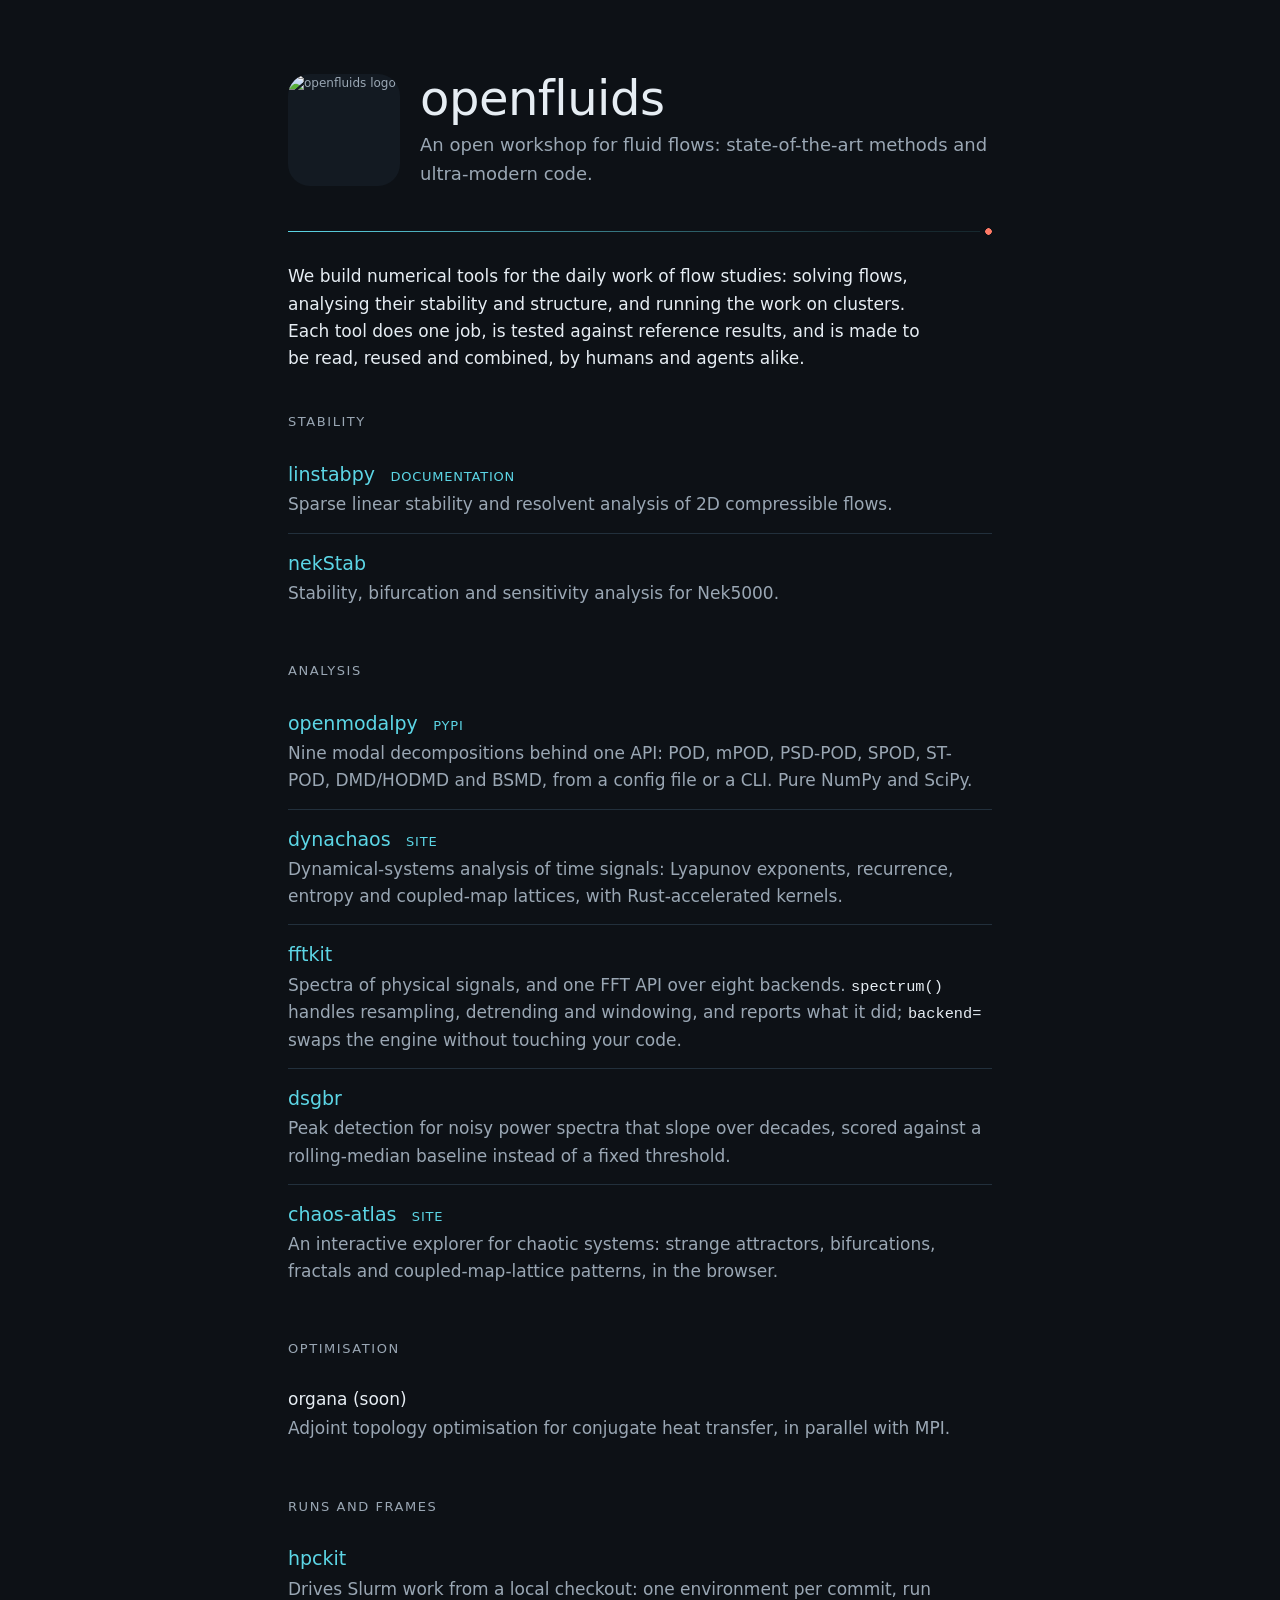
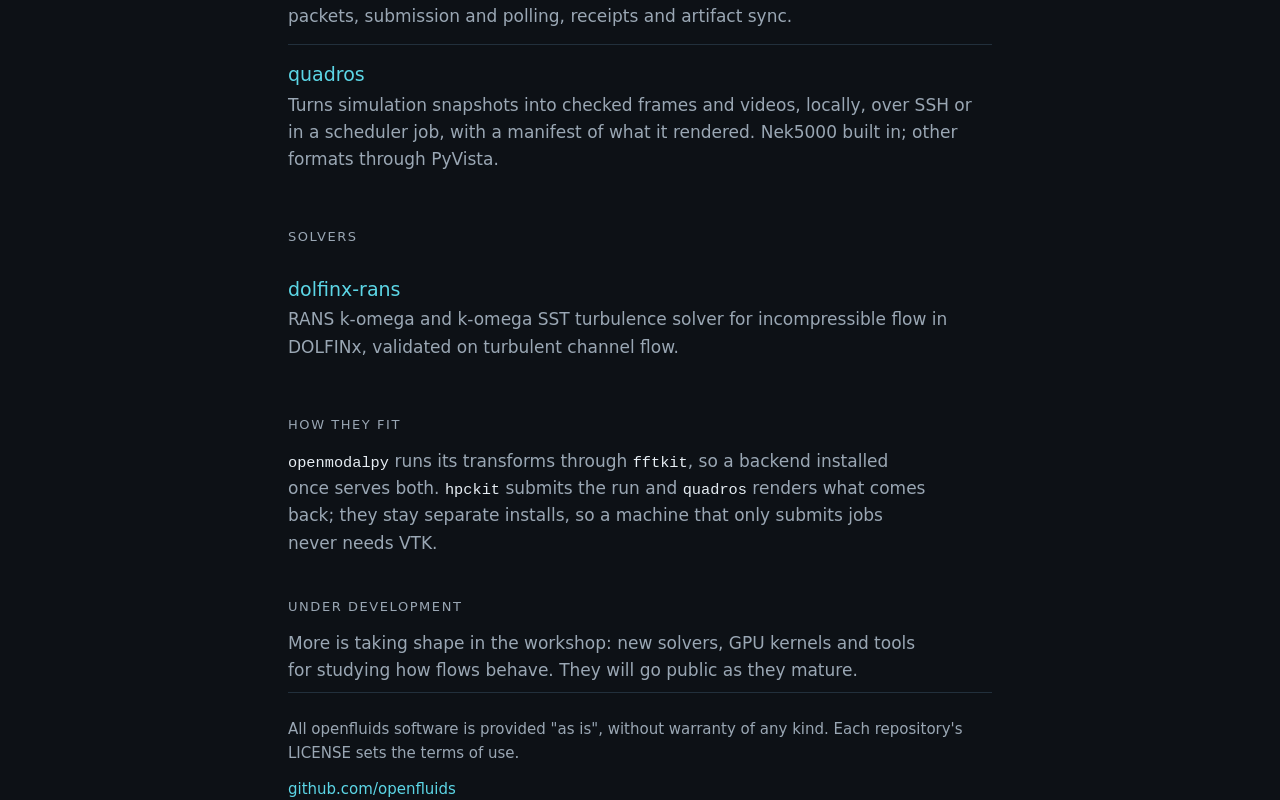
==== docs/index.html @ c646799e "Mark organa as soon: the repository is private, so the link led nowhere" ====
<!doctype html>
<html lang="en">
<head>
<meta charset="utf-8">
<meta name="viewport" content="width=device-width, initial-scale=1">
<title>openfluids</title>
<meta name="description" content="An open workshop for fluid flows: state-of-the-art methods and ultra-modern code.">
<meta name="color-scheme" content="dark">
<meta name="theme-color" content="#0D1116">
<link rel="icon" href="https://avatars.githubusercontent.com/u/295171292?s=64&amp;v=4" type="image/png">
<link rel="stylesheet" href="style.css">
</head>
<body>
<a class="skip" href="#main">Skip to content</a>
<header class="wrap masthead">
<img class="mark" src="https://avatars.githubusercontent.com/u/295171292?s=320&amp;v=4" width="112" height="112" alt="openfluids logo">
<div>
<h1>openfluids</h1>
<p class="tagline">An open workshop for fluid flows: state-of-the-art methods and ultra-modern code.</p>
</div>
</header>
<main id="main" class="wrap">
<p class="intro">We build numerical tools for the daily work of flow studies: solving flows, analysing their stability and structure, and running the work on clusters. Each tool does one job, is tested against reference results, and is made to be read, reused and combined, by humans and agents alike.</p>
<section aria-labelledby="stability">
<h2 id="stability">Stability</h2>
<ul class="projects">
<li><a href="https://github.com/openfluids/linstabpy">linstabpy</a> <a class="extra" href="https://linstabpy.vercel.app/">documentation</a><p>Sparse linear stability and resolvent analysis of 2D compressible flows.</p></li>
<li><a href="https://github.com/nekStab/nekStab">nekStab</a><p>Stability, bifurcation and sensitivity analysis for Nek5000.</p></li>
</ul>
</section>
<section aria-labelledby="analysis">
<h2 id="analysis">Analysis</h2>
<ul class="projects">
<li><a href="https://github.com/openfluids/openmodalpy">openmodalpy</a> <a class="extra" href="https://pypi.org/project/openmodalpy/">pypi</a><p>Nine modal decompositions behind one API: POD, mPOD, PSD-POD, SPOD, ST-POD, DMD/HODMD and BSMD, from a config file or a CLI. Pure NumPy and SciPy.</p></li>
<li><a href="https://github.com/openfluids/dynachaos/">dynachaos</a> <a class="extra" href="https://openfluids.github.io/dynachaos/">site</a><p>Dynamical-systems analysis of time signals: Lyapunov exponents, recurrence, entropy and coupled-map lattices, with Rust-accelerated kernels.</p></li>
<li><a href="https://github.com/openfluids/fftkit">fftkit</a><p>Spectra of physical signals, and one FFT API over eight backends. <code>spectrum()</code> handles resampling, detrending and windowing, and reports what it did; <code>backend=</code> swaps the engine without touching your code.</p></li>
<li><a href="https://github.com/openfluids/dsgbr">dsgbr</a><p>Peak detection for noisy power spectra that slope over decades, scored against a rolling-median baseline instead of a fixed threshold.</p></li>
<li><a href="https://github.com/openfluids/chaos-atlas/">chaos-atlas</a> <a class="extra" href="https://openfluids.github.io/chaos-atlas/">site</a><p>An interactive explorer for chaotic systems: strange attractors, bifurcations, fractals and coupled-map-lattice patterns, in the browser.</p></li>
</ul>
</section>
<section aria-labelledby="optimisation">
<h2 id="optimisation">Optimisation</h2>
<ul class="projects">
<li>organa (soon)<p>Adjoint topology optimisation for conjugate heat transfer, in parallel with MPI.</p></li>
</ul>
</section>
<section aria-labelledby="runs-and-frames">
<h2 id="runs-and-frames">Runs and frames</h2>
<ul class="projects">
<li><a href="https://github.com/openfluids/hpckit">hpckit</a><p>Drives Slurm work from a local checkout: one environment per commit, run packets, submission and polling, receipts and artifact sync.</p></li>
<li><a href="https://github.com/openfluids/quadros">quadros</a><p>Turns simulation snapshots into checked frames and videos, locally, over SSH or in a scheduler job, with a manifest of what it rendered. Nek5000 built in; other formats through PyVista.</p></li>
</ul>
</section>
<section aria-labelledby="solvers">
<h2 id="solvers">Solvers</h2>
<ul class="projects">
<li><a href="https://github.com/openfluids/dolfinx-rans">dolfinx-rans</a><p>RANS k-omega and k-omega SST turbulence solver for incompressible flow in DOLFINx, validated on turbulent channel flow.</p></li>
</ul>
</section>
<section aria-labelledby="how-they-fit">
<h2 id="how-they-fit">How they fit</h2>
<p class="prose"><code>openmodalpy</code> runs its transforms through <code>fftkit</code>, so a backend installed once serves both. <code>hpckit</code> submits the run and <code>quadros</code> renders what comes back; they stay separate installs, so a machine that only submits jobs never needs VTK.</p>
</section>
<section aria-labelledby="under-development">
<h2 id="under-development">Under development</h2>
<p class="prose">More is taking shape in the workshop: new solvers, GPU kernels and tools for studying how flows behave. They will go public as they mature.</p>
</section>
</main>
<footer class="wrap">
<p>All openfluids software is provided "as is", without warranty of any kind. Each repository's LICENSE sets the terms of use.</p>
<p class="org"><a href="https://github.com/openfluids">github.com/openfluids</a></p>
</footer>
</body>
</html>
---- docs/style.css ----
:root {
  --bg: #0D1116;
  --surface: #131A22;
  --text: #E6EDF3;
  --muted: #9AA7B4;
  --line: #22303C;
  --cyan: #5CD6E6;
  --coral: #FF7A66;
  --font: "Lato", system-ui, -apple-system, "Segoe UI", Roboto, "Helvetica Neue", Arial, sans-serif;
}

*, *::before, *::after { box-sizing: border-box; }

html { -webkit-text-size-adjust: 100%; }

body {
  margin: 0;
  background: var(--bg);
  color: var(--text);
  font-family: var(--font);
  font-weight: 300;
  font-size: 1.0625rem;
  line-height: 1.6;
  overflow-wrap: break-word;
}

.wrap {
  width: 100%;
  max-width: 46rem;
  margin: 0 auto;
  padding: 0 16px;
}

a { color: var(--cyan); text-decoration: none; }
a:hover { text-decoration: underline; text-underline-offset: 3px; }
a:focus-visible { outline: 2px solid var(--cyan); outline-offset: 3px; border-radius: 2px; }

.skip {
  position: absolute;
  left: -9999px;
  top: 0;
  padding: 8px 12px;
  background: var(--surface);
}
.skip:focus { left: 16px; top: 16px; }

.masthead {
  display: flex;
  align-items: center;
  gap: 20px;
  padding-top: 72px;
  padding-bottom: 40px;
}

.mark {
  flex: none;
  width: 112px;
  height: 112px;
  border-radius: 22px;
  background: var(--surface);
  color: var(--muted);
  font-size: 0.75rem;
}

h1 {
  margin: 0;
  font-weight: 300;
  font-size: clamp(2.25rem, 7vw, 3rem);
  line-height: 1.1;
  letter-spacing: -0.01em;
}

.tagline {
  margin: 6px 0 0;
  color: var(--muted);
  font-size: 1.125rem;
}

/* One streakline: cyan fading out, ending in the single coral accent. */
main::before {
  content: "";
  display: block;
  height: 7px;
  background:
    radial-gradient(circle, var(--coral) 3px, transparent 3.5px) right center / 7px 7px no-repeat,
    linear-gradient(90deg, var(--cyan), rgba(92, 214, 230, 0.12) 85%) left center / calc(100% - 12px) 1px no-repeat;
}

section { padding: 32px 0 8px; }

h2 {
  margin: 0 0 12px;
  font-size: 0.8125rem;
  font-weight: 400;
  letter-spacing: 0.12em;
  text-transform: uppercase;
  color: var(--muted);
}

.projects { list-style: none; margin: 0; padding: 0; }

.projects li {
  padding: 14px 0;
  border-bottom: 1px solid var(--line);
}
.projects li:last-child { border-bottom: 0; }

.projects a { font-size: 1.1875rem; font-weight: 400; }

.projects p { margin: 2px 0 0; color: var(--muted); }

.intro { margin: 28px 0 8px; max-width: 40rem; }

.projects a.extra {
  margin-left: 10px;
  font-size: 0.8125rem;
  letter-spacing: 0.06em;
  text-transform: uppercase;
}

.prose { margin: 8px 0 0; color: var(--muted); max-width: 40rem; }

code {
  font-family: ui-monospace, SFMono-Regular, Menlo, Consolas, monospace;
  font-size: 0.9em;
  color: var(--text);
}

footer {
  margin-top: 48px;
  padding-bottom: 48px;
  color: var(--muted);
  font-size: 0.9375rem;
}
footer p { margin: 0; padding-top: 24px; border-top: 1px solid var(--line); }
footer p.org { padding-top: 12px; border-top: 0; }

@media (max-width: 480px) {
  .masthead { padding-top: 48px; padding-bottom: 28px; gap: 16px; }
  .mark { width: 80px; height: 80px; border-radius: 16px; }
}
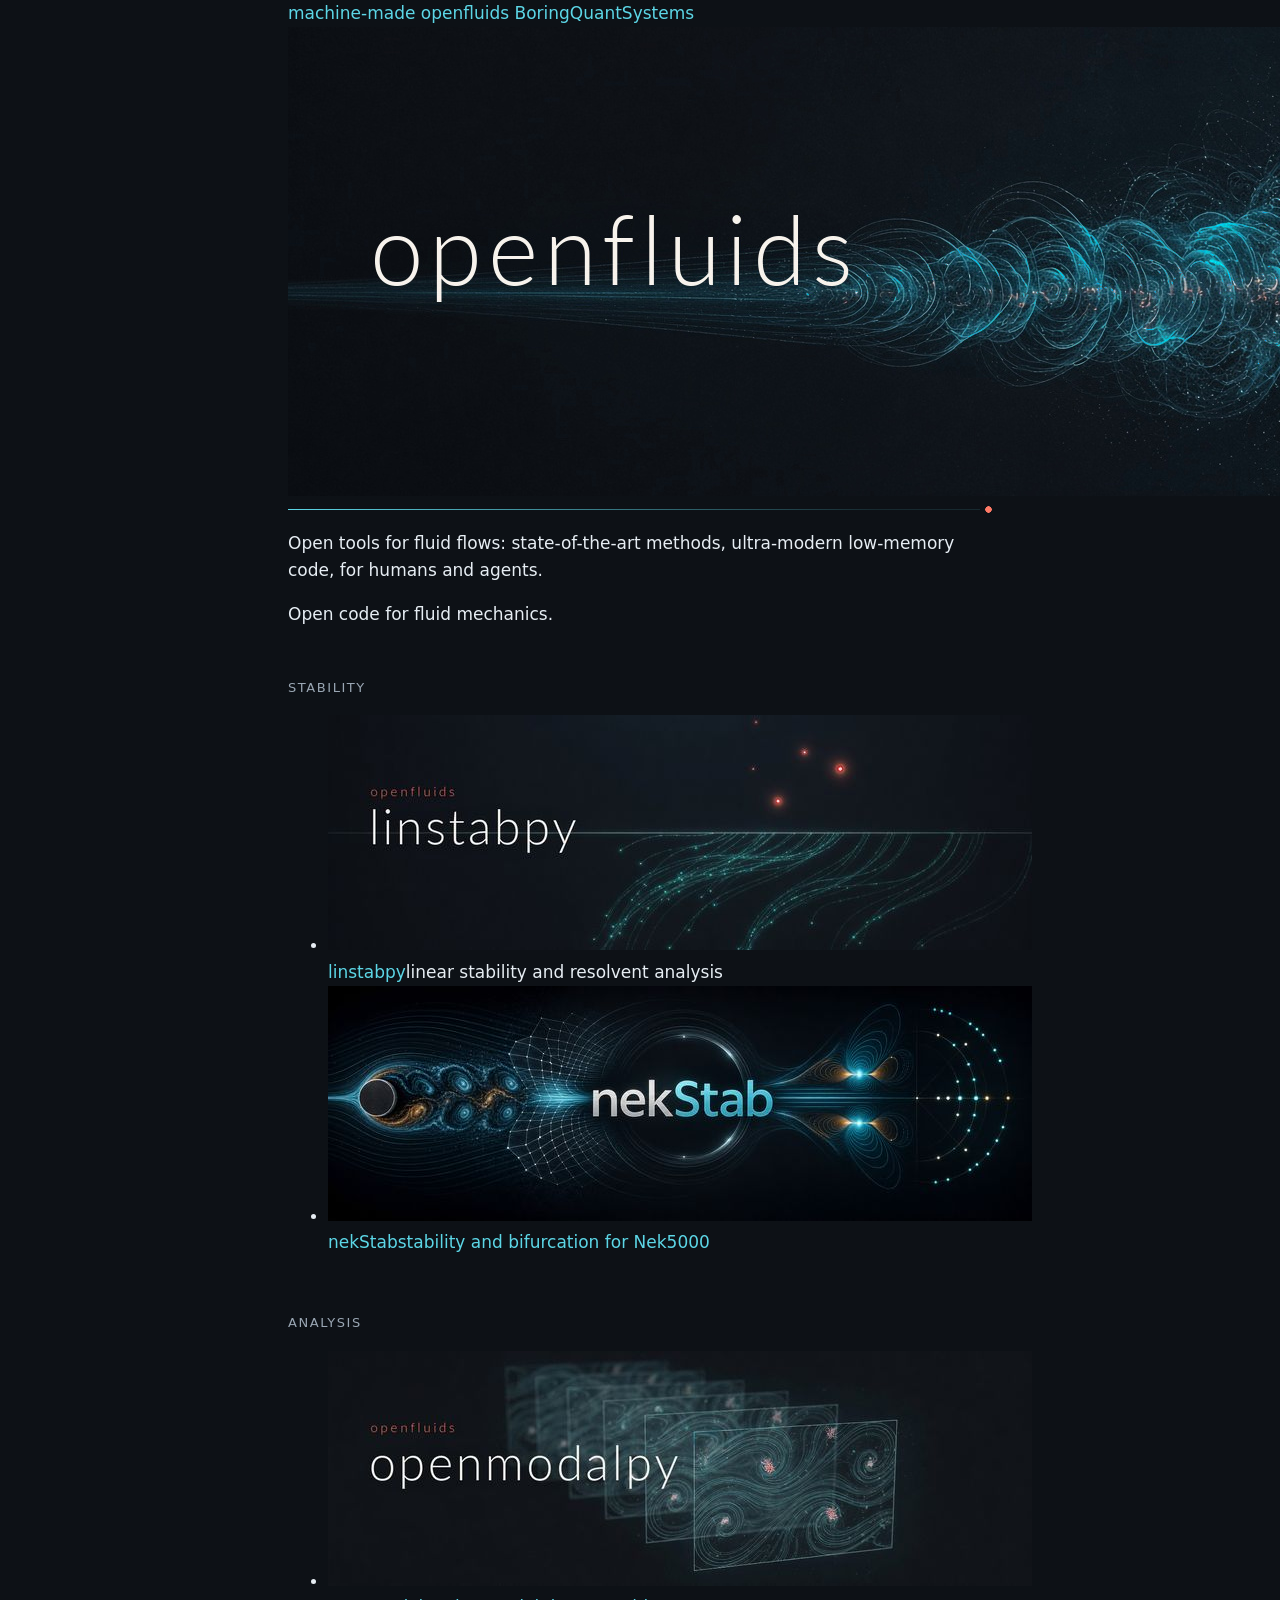
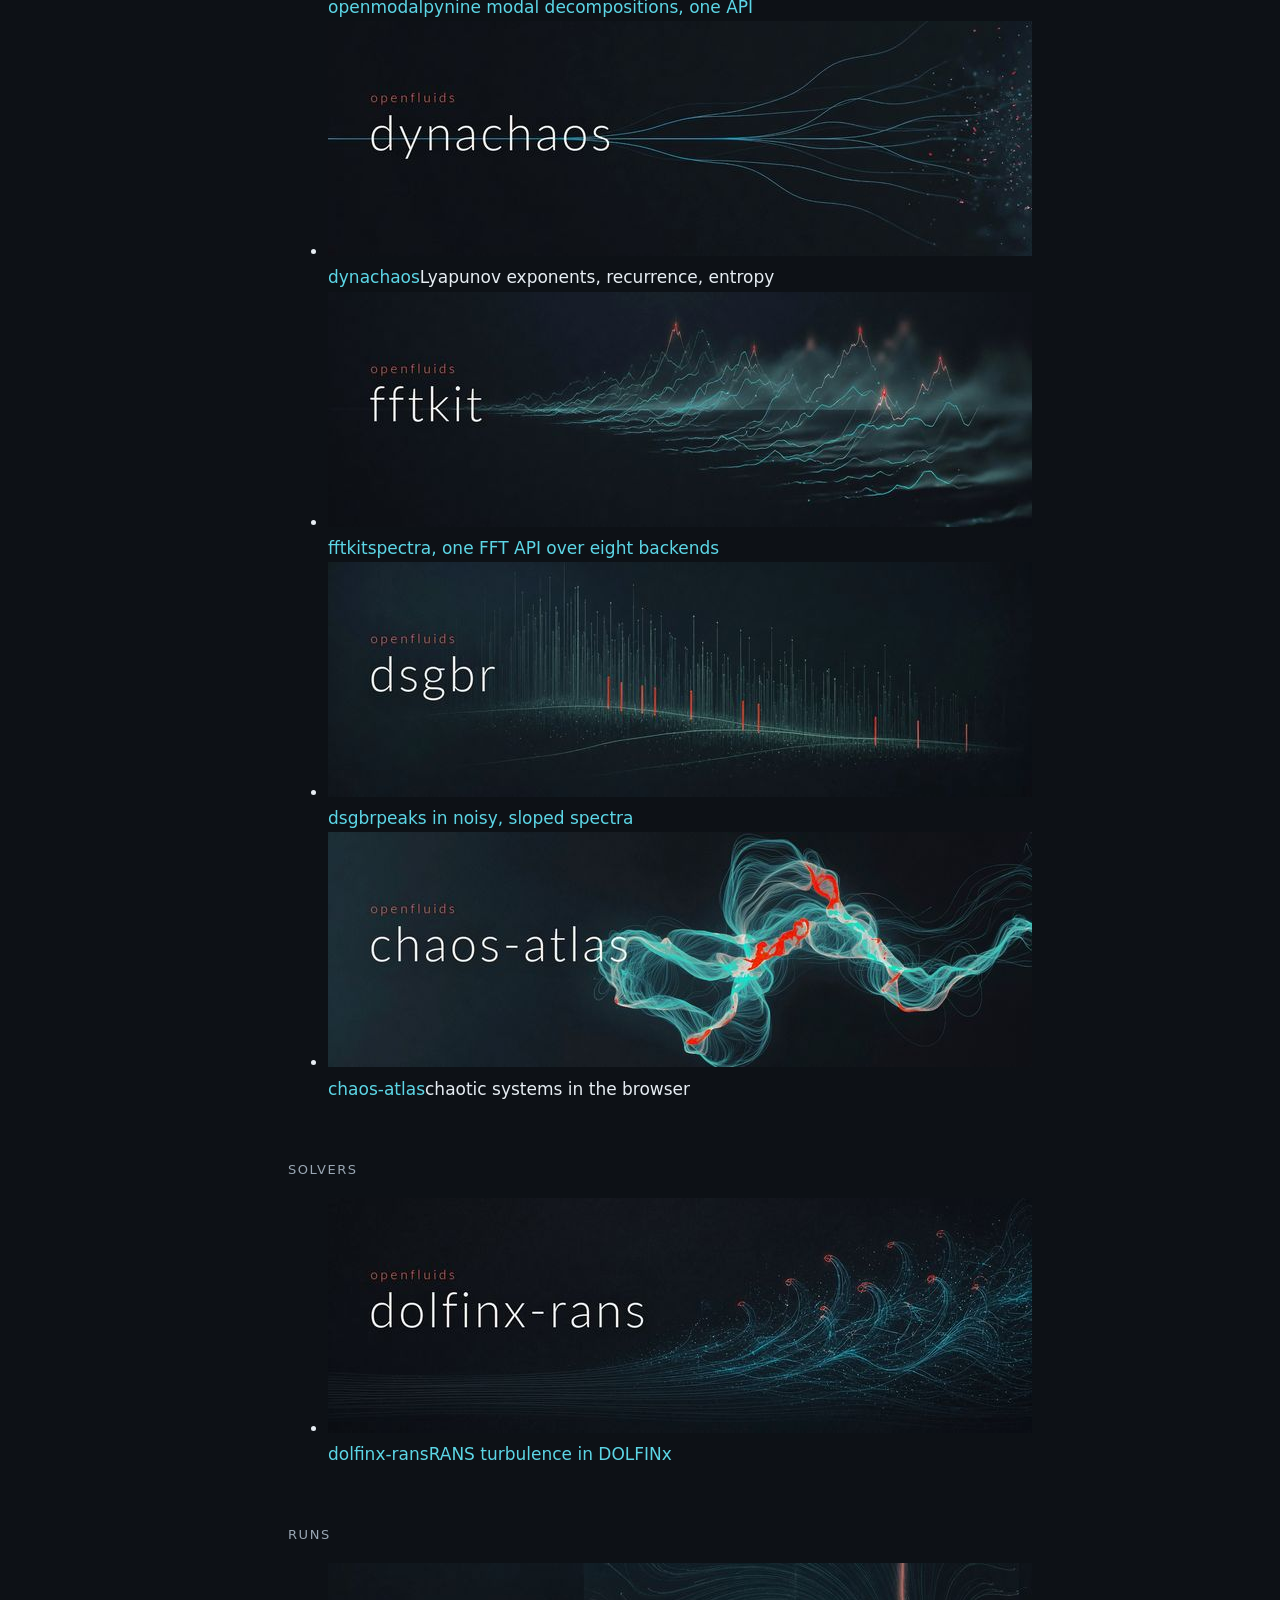
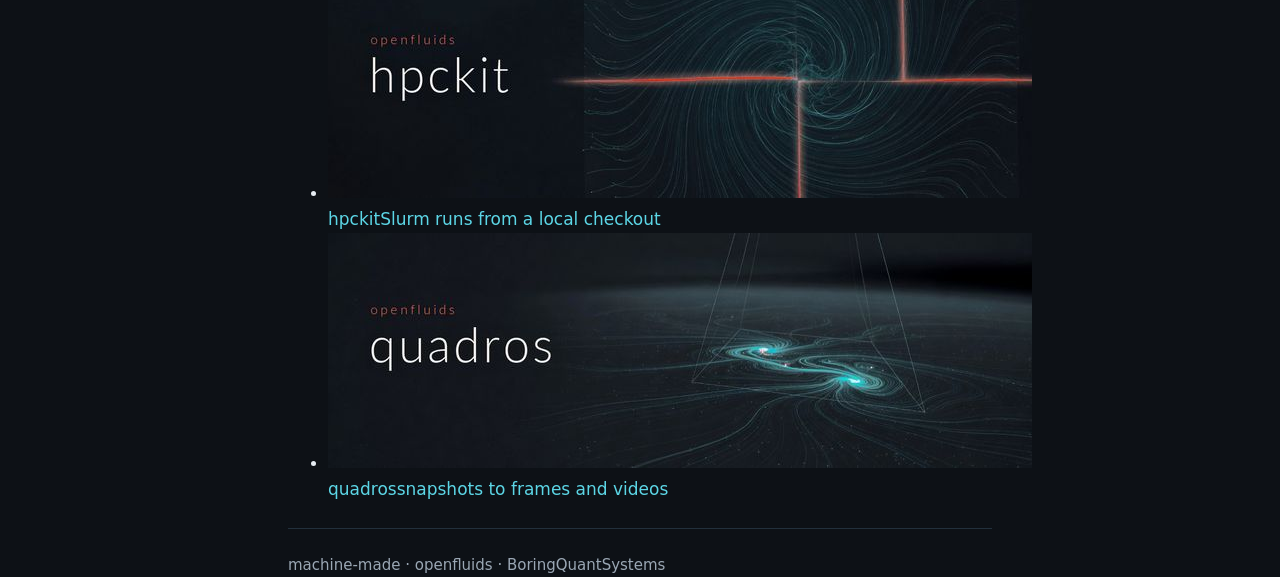
==== commit 5d399850: "site: update docs/index.html" ====
--- a/docs/index.html
+++ b/docs/index.html
@@ -4,71 +4,62 @@
 <meta charset="utf-8">
 <meta name="viewport" content="width=device-width, initial-scale=1">
 <title>openfluids</title>
-<meta name="description" content="An open workshop for fluid flows: state-of-the-art methods and ultra-modern code.">
+<meta name="description" content="Open tools for fluid flows: state-of-the-art methods, ultra-modern low-memory code, for humans and agents.">
 <meta name="color-scheme" content="dark">
-<meta name="theme-color" content="#0D1116">
-<link rel="icon" href="https://avatars.githubusercontent.com/u/295171292?s=64&amp;v=4" type="image/png">
+<meta name="theme-color" content="#0d1116">
+<link rel="icon" href="mark.svg" type="image/svg+xml">
+<link rel="preload" href="fonts/mm-weft.woff2" as="font" type="font/woff2" crossorigin>
+<link rel="preload" href="fonts/lato-400.woff2" as="font" type="font/woff2" crossorigin>
 <link rel="stylesheet" href="style.css">
 </head>
 <body>
 <a class="skip" href="#main">Skip to content</a>
-<header class="wrap masthead">
-<img class="mark" src="https://avatars.githubusercontent.com/u/295171292?s=320&amp;v=4" width="112" height="112" alt="openfluids logo">
-<div>
-<h1>openfluids</h1>
-<p class="tagline">An open workshop for fluid flows: state-of-the-art methods and ultra-modern code.</p>
-</div>
+<header class="wrap">
+<nav class="bar" aria-label="Sites">
+<a href="https://machine-made.github.io/">machine-made</a>
+<a href="https://openfluids.github.io/" aria-current="page">openfluids</a>
+<a href="https://boringquantsystems.github.io/">BoringQuantSystems</a>
+</nav>
+<h1><img class="banner" src="img/banner.jpg" width="1408" height="469" alt="openfluids"></h1>
 </header>
 <main id="main" class="wrap">
-<p class="intro">We build numerical tools for the daily work of flow studies: solving flows, analysing their stability and structure, and running the work on clusters. Each tool does one job, is tested against reference results, and is made to be read, reused and combined, by humans and agents alike.</p>
-<section aria-labelledby="stability">
-<h2 id="stability">Stability</h2>
-<ul class="projects">
-<li><a href="https://github.com/openfluids/linstabpy">linstabpy</a> <a class="extra" href="https://linstabpy.vercel.app/">documentation</a><p>Sparse linear stability and resolvent analysis of 2D compressible flows.</p></li>
-<li><a href="https://github.com/nekStab/nekStab">nekStab</a><p>Stability, bifurcation and sensitivity analysis for Nek5000.</p></li>
+<div class="duo">
+<p class="line">Open tools for fluid flows: state-of-the-art methods, ultra-modern low-memory code, for humans and agents.</p>
+<p class="blurb">Open code for fluid mechanics.</p>
+</div>
+<section aria-labelledby="g-stability">
+<h2 class="lbl" id="g-stability">Stability</h2>
+<ul class="grid">
+<li class="plate"><a class="pic" href="https://github.com/openfluids/linstabpy"><img src="img/linstabpy.jpg" width="704" height="235" loading="lazy" alt="linstabpy"></a><a class="nm" href="https://linstabpy.vercel.app/">linstabpy</a><span class="ds">linear stability and resolvent analysis</span></li>
+<li class="plate"><a class="whole" href="https://github.com/nekStab/nekStab"><img src="img/nekStab.jpg" width="704" height="235" loading="lazy" alt="nekStab"><span class="nm">nekStab</span><span class="ds">stability and bifurcation for Nek5000</span></a></li>
 </ul>
 </section>
-<section aria-labelledby="analysis">
-<h2 id="analysis">Analysis</h2>
-<ul class="projects">
-<li><a href="https://github.com/openfluids/openmodalpy">openmodalpy</a> <a class="extra" href="https://pypi.org/project/openmodalpy/">pypi</a><p>Nine modal decompositions behind one API: POD, mPOD, PSD-POD, SPOD, ST-POD, DMD/HODMD and BSMD, from a config file or a CLI. Pure NumPy and SciPy.</p></li>
-<li><a href="https://github.com/openfluids/dynachaos/">dynachaos</a> <a class="extra" href="https://openfluids.github.io/dynachaos/">site</a><p>Dynamical-systems analysis of time signals: Lyapunov exponents, recurrence, entropy and coupled-map lattices, with Rust-accelerated kernels.</p></li>
-<li><a href="https://github.com/openfluids/fftkit">fftkit</a><p>Spectra of physical signals, and one FFT API over eight backends. <code>spectrum()</code> handles resampling, detrending and windowing, and reports what it did; <code>backend=</code> swaps the engine without touching your code.</p></li>
-<li><a href="https://github.com/openfluids/dsgbr">dsgbr</a><p>Peak detection for noisy power spectra that slope over decades, scored against a rolling-median baseline instead of a fixed threshold.</p></li>
-<li><a href="https://github.com/openfluids/chaos-atlas/">chaos-atlas</a> <a class="extra" href="https://openfluids.github.io/chaos-atlas/">site</a><p>An interactive explorer for chaotic systems: strange attractors, bifurcations, fractals and coupled-map-lattice patterns, in the browser.</p></li>
+<section aria-labelledby="g-analysis">
+<h2 class="lbl" id="g-analysis">Analysis</h2>
+<ul class="grid">
+<li class="plate"><a class="whole" href="https://github.com/openfluids/openmodalpy"><img src="img/openmodalpy.jpg" width="704" height="235" loading="lazy" alt="openmodalpy"><span class="nm">openmodalpy</span><span class="ds">nine modal decompositions, one API</span></a></li>
+<li class="plate"><a class="pic" href="https://github.com/openfluids/dynachaos"><img src="img/dynachaos.jpg" width="704" height="235" loading="lazy" alt="dynachaos"></a><a class="nm" href="https://openfluids.github.io/dynachaos/">dynachaos</a><span class="ds">Lyapunov exponents, recurrence, entropy</span></li>
+<li class="plate"><a class="whole" href="https://github.com/openfluids/fftkit"><img src="img/fftkit.jpg" width="704" height="235" loading="lazy" alt="fftkit"><span class="nm">fftkit</span><span class="ds">spectra, one FFT API over eight backends</span></a></li>
+<li class="plate"><a class="whole" href="https://github.com/openfluids/dsgbr"><img src="img/dsgbr.jpg" width="704" height="235" loading="lazy" alt="dsgbr"><span class="nm">dsgbr</span><span class="ds">peaks in noisy, sloped spectra</span></a></li>
+<li class="plate"><a class="pic" href="https://github.com/openfluids/chaos-atlas"><img src="img/chaos-atlas.jpg" width="704" height="235" loading="lazy" alt="chaos-atlas"></a><a class="nm" href="https://openfluids.github.io/chaos-atlas/">chaos-atlas</a><span class="ds">chaotic systems in the browser</span></li>
 </ul>
 </section>
-<section aria-labelledby="optimisation">
-<h2 id="optimisation">Optimisation</h2>
-<ul class="projects">
-<li>organa (soon)<p>Adjoint topology optimisation for conjugate heat transfer, in parallel with MPI.</p></li>
+<section aria-labelledby="g-solvers">
+<h2 class="lbl" id="g-solvers">Solvers</h2>
+<ul class="grid">
+<li class="plate"><a class="whole" href="https://github.com/openfluids/dolfinx-rans"><img src="img/dolfinx-rans.jpg" width="704" height="235" loading="lazy" alt="dolfinx-rans"><span class="nm">dolfinx-rans</span><span class="ds">RANS turbulence in DOLFINx</span></a></li>
 </ul>
 </section>
-<section aria-labelledby="runs-and-frames">
-<h2 id="runs-and-frames">Runs and frames</h2>
-<ul class="projects">
-<li><a href="https://github.com/openfluids/hpckit">hpckit</a><p>Drives Slurm work from a local checkout: one environment per commit, run packets, submission and polling, receipts and artifact sync.</p></li>
-<li><a href="https://github.com/openfluids/quadros">quadros</a><p>Turns simulation snapshots into checked frames and videos, locally, over SSH or in a scheduler job, with a manifest of what it rendered. Nek5000 built in; other formats through PyVista.</p></li>
+<section aria-labelledby="g-runs">
+<h2 class="lbl" id="g-runs">Runs</h2>
+<ul class="grid">
+<li class="plate"><a class="whole" href="https://github.com/openfluids/hpckit"><img src="img/hpckit.jpg" width="704" height="235" loading="lazy" alt="hpckit"><span class="nm">hpckit</span><span class="ds">Slurm runs from a local checkout</span></a></li>
+<li class="plate"><a class="whole" href="https://github.com/openfluids/quadros"><img src="img/quadros.jpg" width="704" height="235" loading="lazy" alt="quadros"><span class="nm">quadros</span><span class="ds">snapshots to frames and videos</span></a></li>
 </ul>
-</section>
-<section aria-labelledby="solvers">
-<h2 id="solvers">Solvers</h2>
-<ul class="projects">
-<li><a href="https://github.com/openfluids/dolfinx-rans">dolfinx-rans</a><p>RANS k-omega and k-omega SST turbulence solver for incompressible flow in DOLFINx, validated on turbulent channel flow.</p></li>
-</ul>
-</section>
-<section aria-labelledby="how-they-fit">
-<h2 id="how-they-fit">How they fit</h2>
-<p class="prose"><code>openmodalpy</code> runs its transforms through <code>fftkit</code>, so a backend installed once serves both. <code>hpckit</code> submits the run and <code>quadros</code> renders what comes back; they stay separate installs, so a machine that only submits jobs never needs VTK.</p>
-</section>
-<section aria-labelledby="under-development">
-<h2 id="under-development">Under development</h2>
-<p class="prose">More is taking shape in the workshop: new solvers, GPU kernels and tools for studying how flows behave. They will go public as they mature.</p>
 </section>
 </main>
 <footer class="wrap">
-<p>All openfluids software is provided "as is", without warranty of any kind. Each repository's LICENSE sets the terms of use.</p>
-<p class="org"><a href="https://github.com/openfluids">github.com/openfluids</a></p>
+<p>machine-made &middot; openfluids &middot; BoringQuantSystems</p>
 </footer>
 </body>
 </html>
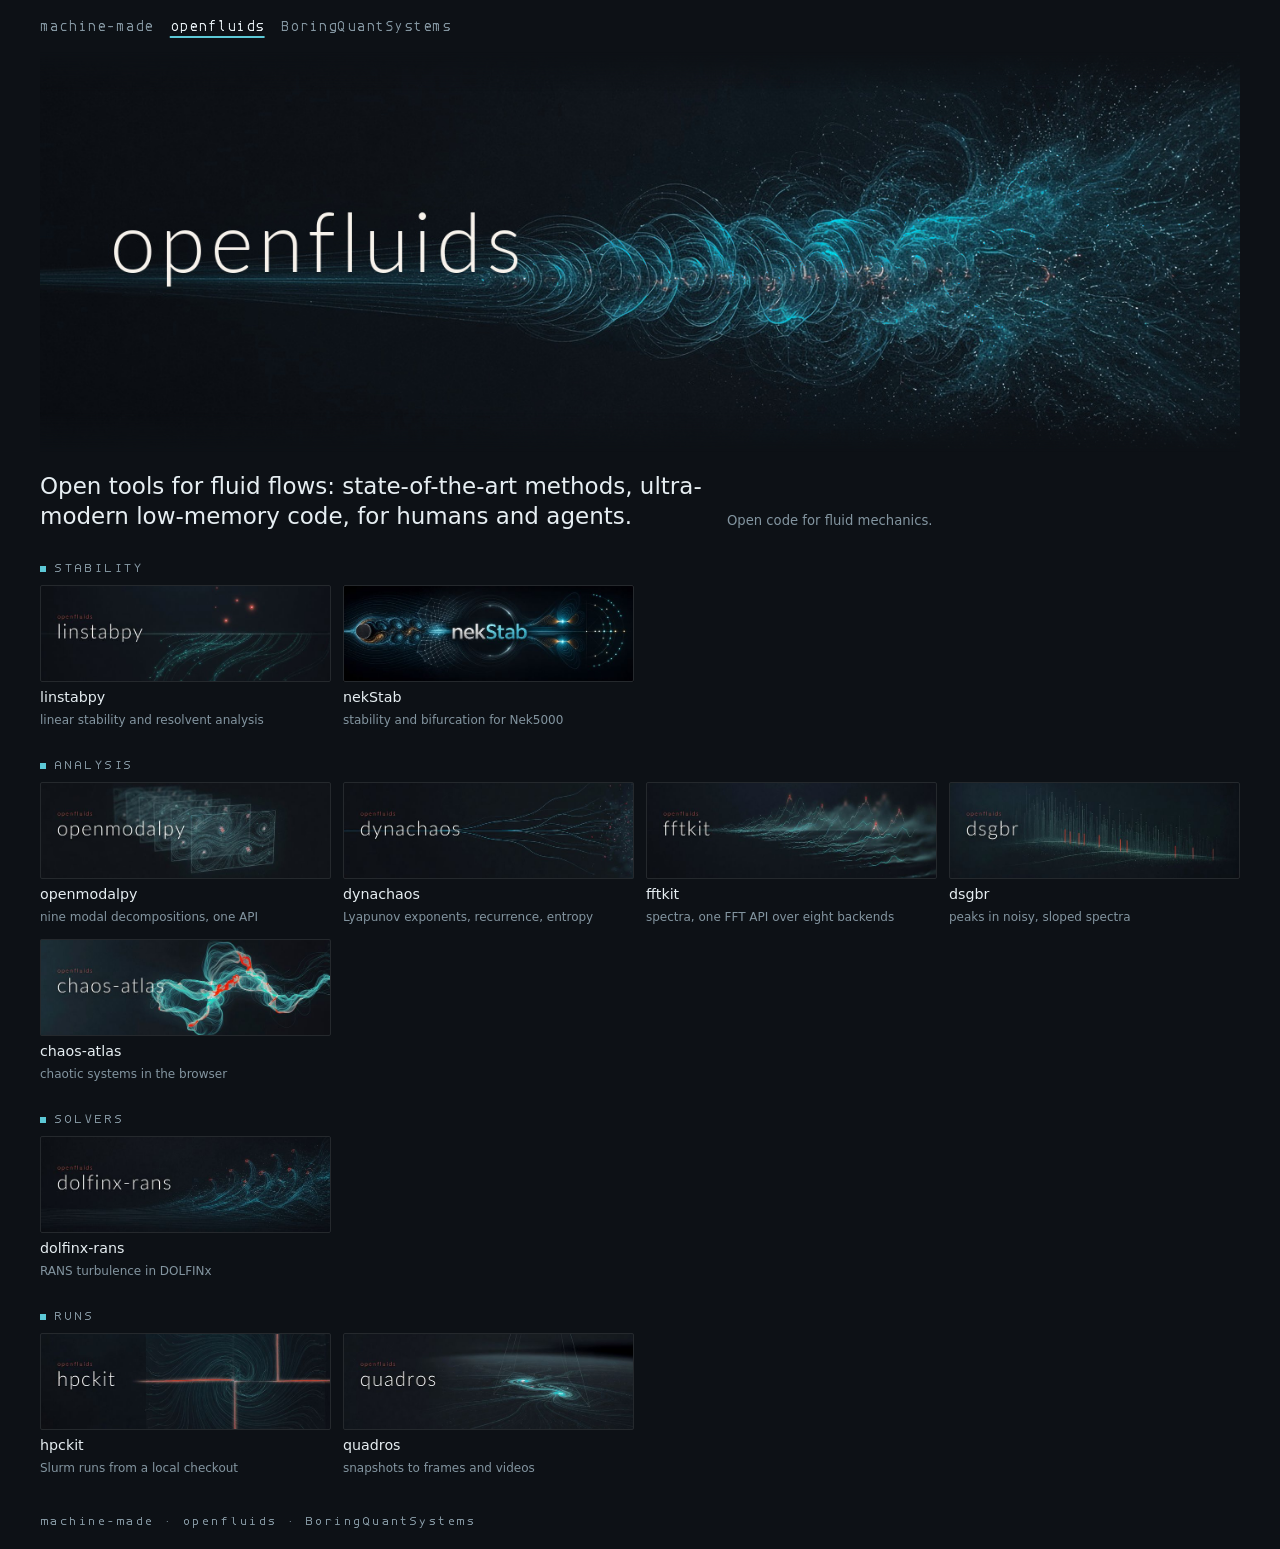
==== commit e52430fa: "site: update docs/index.html" ====
--- a/docs/index.html
+++ b/docs/index.html
@@ -30,31 +30,31 @@
 <section aria-labelledby="g-stability">
 <h2 class="lbl" id="g-stability">Stability</h2>
 <ul class="grid">
-<li class="plate"><a class="pic" href="https://github.com/openfluids/linstabpy"><img src="img/linstabpy.jpg" width="704" height="235" loading="lazy" alt="linstabpy"></a><a class="nm" href="https://linstabpy.vercel.app/">linstabpy</a><span class="ds">linear stability and resolvent analysis</span></li>
-<li class="plate"><a class="whole" href="https://github.com/nekStab/nekStab"><img src="img/nekStab.jpg" width="704" height="235" loading="lazy" alt="nekStab"><span class="nm">nekStab</span><span class="ds">stability and bifurcation for Nek5000</span></a></li>
+<li class="plate"><a class="pic" href="https://github.com/openfluids/linstabpy" aria-label="linstabpy repository"><img src="img/linstabpy.jpg" width="704" height="235" loading="lazy" alt=""></a><a class="nm" href="https://linstabpy.vercel.app/">linstabpy</a><span class="ds">linear stability and resolvent analysis</span></li>
+<li class="plate"><a class="whole" href="https://github.com/nekStab/nekStab"><img src="img/nekStab.jpg" width="704" height="235" loading="lazy" alt=""><span class="nm">nekStab</span><span class="ds">stability and bifurcation for Nek5000</span></a></li>
 </ul>
 </section>
 <section aria-labelledby="g-analysis">
 <h2 class="lbl" id="g-analysis">Analysis</h2>
 <ul class="grid">
-<li class="plate"><a class="whole" href="https://github.com/openfluids/openmodalpy"><img src="img/openmodalpy.jpg" width="704" height="235" loading="lazy" alt="openmodalpy"><span class="nm">openmodalpy</span><span class="ds">nine modal decompositions, one API</span></a></li>
-<li class="plate"><a class="pic" href="https://github.com/openfluids/dynachaos"><img src="img/dynachaos.jpg" width="704" height="235" loading="lazy" alt="dynachaos"></a><a class="nm" href="https://openfluids.github.io/dynachaos/">dynachaos</a><span class="ds">Lyapunov exponents, recurrence, entropy</span></li>
-<li class="plate"><a class="whole" href="https://github.com/openfluids/fftkit"><img src="img/fftkit.jpg" width="704" height="235" loading="lazy" alt="fftkit"><span class="nm">fftkit</span><span class="ds">spectra, one FFT API over eight backends</span></a></li>
-<li class="plate"><a class="whole" href="https://github.com/openfluids/dsgbr"><img src="img/dsgbr.jpg" width="704" height="235" loading="lazy" alt="dsgbr"><span class="nm">dsgbr</span><span class="ds">peaks in noisy, sloped spectra</span></a></li>
-<li class="plate"><a class="pic" href="https://github.com/openfluids/chaos-atlas"><img src="img/chaos-atlas.jpg" width="704" height="235" loading="lazy" alt="chaos-atlas"></a><a class="nm" href="https://openfluids.github.io/chaos-atlas/">chaos-atlas</a><span class="ds">chaotic systems in the browser</span></li>
+<li class="plate"><a class="whole" href="https://github.com/openfluids/openmodalpy"><img src="img/openmodalpy.jpg" width="704" height="235" loading="lazy" alt=""><span class="nm">openmodalpy</span><span class="ds">nine modal decompositions, one API</span></a></li>
+<li class="plate"><a class="pic" href="https://github.com/openfluids/dynachaos" aria-label="dynachaos repository"><img src="img/dynachaos.jpg" width="704" height="235" loading="lazy" alt=""></a><a class="nm" href="https://openfluids.github.io/dynachaos/">dynachaos</a><span class="ds">Lyapunov exponents, recurrence, entropy</span></li>
+<li class="plate"><a class="whole" href="https://github.com/openfluids/fftkit"><img src="img/fftkit.jpg" width="704" height="235" loading="lazy" alt=""><span class="nm">fftkit</span><span class="ds">spectra, one FFT API over eight backends</span></a></li>
+<li class="plate"><a class="whole" href="https://github.com/openfluids/dsgbr"><img src="img/dsgbr.jpg" width="704" height="235" loading="lazy" alt=""><span class="nm">dsgbr</span><span class="ds">peaks in noisy, sloped spectra</span></a></li>
+<li class="plate"><a class="pic" href="https://github.com/openfluids/chaos-atlas" aria-label="chaos-atlas repository"><img src="img/chaos-atlas.jpg" width="704" height="235" loading="lazy" alt=""></a><a class="nm" href="https://openfluids.github.io/chaos-atlas/">chaos-atlas</a><span class="ds">chaotic systems in the browser</span></li>
 </ul>
 </section>
 <section aria-labelledby="g-solvers">
 <h2 class="lbl" id="g-solvers">Solvers</h2>
 <ul class="grid">
-<li class="plate"><a class="whole" href="https://github.com/openfluids/dolfinx-rans"><img src="img/dolfinx-rans.jpg" width="704" height="235" loading="lazy" alt="dolfinx-rans"><span class="nm">dolfinx-rans</span><span class="ds">RANS turbulence in DOLFINx</span></a></li>
+<li class="plate"><a class="whole" href="https://github.com/openfluids/dolfinx-rans"><img src="img/dolfinx-rans.jpg" width="704" height="235" loading="lazy" alt=""><span class="nm">dolfinx-rans</span><span class="ds">RANS turbulence in DOLFINx</span></a></li>
 </ul>
 </section>
 <section aria-labelledby="g-runs">
 <h2 class="lbl" id="g-runs">Runs</h2>
 <ul class="grid">
-<li class="plate"><a class="whole" href="https://github.com/openfluids/hpckit"><img src="img/hpckit.jpg" width="704" height="235" loading="lazy" alt="hpckit"><span class="nm">hpckit</span><span class="ds">Slurm runs from a local checkout</span></a></li>
-<li class="plate"><a class="whole" href="https://github.com/openfluids/quadros"><img src="img/quadros.jpg" width="704" height="235" loading="lazy" alt="quadros"><span class="nm">quadros</span><span class="ds">snapshots to frames and videos</span></a></li>
+<li class="plate"><a class="whole" href="https://github.com/openfluids/hpckit"><img src="img/hpckit.jpg" width="704" height="235" loading="lazy" alt=""><span class="nm">hpckit</span><span class="ds">Slurm runs from a local checkout</span></a></li>
+<li class="plate"><a class="whole" href="https://github.com/openfluids/quadros"><img src="img/quadros.jpg" width="704" height="235" loading="lazy" alt=""><span class="nm">quadros</span><span class="ds">snapshots to frames and videos</span></a></li>
 </ul>
 </section>
 </main>
--- a/docs/style.css
+++ b/docs/style.css
@@ -1,141 +1,244 @@
+@font-face{font-family:"machine-made Weft";src:url(fonts/mm-weft.woff2) format("woff2");font-weight:100 900;font-style:normal;font-display:swap}
+@font-face{font-family:"Lato";src:url(fonts/lato-400.woff2) format("woff2");font-weight:400;font-style:normal;font-display:swap}
+:root{--bg:#0d1116;--fg:#e6eef2;--muted:#8395a0;--accent:#5cc8d6;--edge:#25292d;--font:"Lato", system-ui, -apple-system, "Segoe UI", Roboto, sans-serif;--mono:"machine-made Weft", ui-monospace, "SF Mono", Menlo, Consolas, monospace;--fs:0.9375rem;--ls:1.4375rem;}
+/* The colours, the fonts and the sizes of a house come first, from build.py (:root). */
+
 :root {
-  --bg: #0D1116;
-  --surface: #131A22;
-  --text: #E6EDF3;
-  --muted: #9AA7B4;
-  --line: #22303C;
-  --cyan: #5CD6E6;
-  --coral: #FF7A66;
-  --font: "Lato", system-ui, -apple-system, "Segoe UI", Roboto, "Helvetica Neue", Arial, sans-serif;
-}
-
-*, *::before, *::after { box-sizing: border-box; }
-
-html { -webkit-text-size-adjust: 100%; }
+  --gutter: 16px;
+  --max: 1200px;
+}
+
+@media (min-width: 720px) {
+  :root {
+    --gutter: 24px;
+  }
+}
+
+@media (min-width: 1100px) {
+  :root {
+    --gutter: 32px;
+  }
+}
+
+*,
+*::before,
+*::after {
+  box-sizing: border-box;
+}
+
+html {
+  color-scheme: dark;
+  -webkit-text-size-adjust: 100%;
+  text-size-adjust: 100%;
+}
 
 body {
   margin: 0;
+  min-height: 100vh;
+  padding-block: 14px 22px;
   background: var(--bg);
-  color: var(--text);
-  font-family: var(--font);
-  font-weight: 300;
-  font-size: 1.0625rem;
-  line-height: 1.6;
-  overflow-wrap: break-word;
-}
-
-.wrap {
-  width: 100%;
-  max-width: 46rem;
-  margin: 0 auto;
-  padding: 0 16px;
-}
-
-a { color: var(--cyan); text-decoration: none; }
-a:hover { text-decoration: underline; text-underline-offset: 3px; }
-a:focus-visible { outline: 2px solid var(--cyan); outline-offset: 3px; border-radius: 2px; }
+  color: var(--fg);
+  font: 400 var(--fs) / 1.55 var(--font);
+  -webkit-font-smoothing: antialiased;
+}
+
+h1,
+h2,
+p,
+ul {
+  margin: 0;
+}
+
+ul {
+  padding: 0;
+  list-style: none;
+}
+
+img {
+  display: block;
+  max-width: 100%;
+  height: auto;
+}
+
+a {
+  color: inherit;
+  text-decoration: none;
+}
+
+a:focus-visible {
+  outline: 2px solid var(--accent);
+  outline-offset: 3px;
+  border-radius: 2px;
+}
 
 .skip {
   position: absolute;
-  left: -9999px;
-  top: 0;
-  padding: 8px 12px;
-  background: var(--surface);
-}
-.skip:focus { left: 16px; top: 16px; }
-
-.masthead {
+  top: -5rem;
+  left: var(--gutter);
+  z-index: 10;
+  padding: 8px 16px;
+  background: var(--fg);
+  color: var(--bg);
+  font-family: var(--mono);
+  font-size: 0.75rem;
+}
+
+.skip:focus {
+  top: 8px;
+}
+
+.wrap {
+  width: min(100% - 2 * var(--gutter), var(--max));
+  margin-inline: auto;
+}
+
+/* The top bar: the three sites. Weft sets it on every house. */
+.bar {
+  display: flex;
+  flex-wrap: wrap;
+  gap: 0 16px;
+  margin-bottom: 14px;
+  font: 400 0.75rem / 1 var(--mono);
+  letter-spacing: 0.04em;
+}
+
+.bar a {
+  padding-block: 6px;
+  color: var(--muted);
+}
+
+.bar a[aria-current="page"] {
+  color: var(--fg);
+  text-decoration: underline 2px var(--accent);
+  text-underline-offset: 6px;
+}
+
+/* The banner is the image of the GitHub profile. Its top and bottom edges fade into the ground. */
+.banner {
+  display: block;
+  width: 100%;
+  aspect-ratio: 1408 / 469;
+  object-fit: cover;
+  mask-image: linear-gradient(transparent, #000 10%, #000 90%, transparent);
+}
+
+.duo {
+  display: grid;
+  grid-template-columns: minmax(0, 1.3fr) minmax(0, 1fr);
+  gap: 20px;
+  align-items: end;
+  margin-top: 20px;
+}
+
+.line {
+  font-size: var(--ls);
+  line-height: 1.3;
+  text-wrap: balance;
+}
+
+.blurb {
+  max-width: 52ch;
+  font-size: calc(var(--fs) * 0.88);
+  color: var(--muted);
+}
+
+@media (max-width: 520px) {
+  .duo {
+    grid-template-columns: 1fr;
+  }
+}
+
+/* A small group label, set in Weft with a square of the accent colour. */
+.lbl {
   display: flex;
   align-items: center;
-  gap: 20px;
-  padding-top: 72px;
-  padding-bottom: 40px;
-}
-
-.mark {
-  flex: none;
-  width: 112px;
-  height: 112px;
-  border-radius: 22px;
-  background: var(--surface);
-  color: var(--muted);
-  font-size: 0.75rem;
-}
-
-h1 {
-  margin: 0;
-  font-weight: 300;
-  font-size: clamp(2.25rem, 7vw, 3rem);
-  line-height: 1.1;
-  letter-spacing: -0.01em;
-}
-
-.tagline {
-  margin: 6px 0 0;
-  color: var(--muted);
-  font-size: 1.125rem;
-}
-
-/* One streakline: cyan fading out, ending in the single coral accent. */
-main::before {
+  gap: 8px;
+  margin: 32px 0 10px;
+  font: 400 0.71875rem / 1 var(--mono);
+  letter-spacing: 0.08em;
+  text-transform: uppercase;
+  color: var(--muted);
+}
+
+.lbl::before {
   content: "";
-  display: block;
-  height: 7px;
-  background:
-    radial-gradient(circle, var(--coral) 3px, transparent 3.5px) right center / 7px 7px no-repeat,
-    linear-gradient(90deg, var(--cyan), rgba(92, 214, 230, 0.12) 85%) left center / calc(100% - 12px) 1px no-repeat;
-}
-
-section { padding: 32px 0 8px; }
-
-h2 {
-  margin: 0 0 12px;
-  font-size: 0.8125rem;
-  font-weight: 400;
-  letter-spacing: 0.12em;
-  text-transform: uppercase;
-  color: var(--muted);
-}
-
-.projects { list-style: none; margin: 0; padding: 0; }
-
-.projects li {
-  padding: 14px 0;
-  border-bottom: 1px solid var(--line);
-}
-.projects li:last-child { border-bottom: 0; }
-
-.projects a { font-size: 1.1875rem; font-weight: 400; }
-
-.projects p { margin: 2px 0 0; color: var(--muted); }
-
-.intro { margin: 28px 0 8px; max-width: 40rem; }
-
-.projects a.extra {
-  margin-left: 10px;
-  font-size: 0.8125rem;
-  letter-spacing: 0.06em;
-  text-transform: uppercase;
-}
-
-.prose { margin: 8px 0 0; color: var(--muted); max-width: 40rem; }
-
-code {
-  font-family: ui-monospace, SFMono-Regular, Menlo, Consolas, monospace;
-  font-size: 0.9em;
-  color: var(--text);
+  width: 6px;
+  height: 6px;
+  background: var(--accent);
+}
+
+.grid {
+  display: grid;
+  grid-template-columns: repeat(auto-fill, minmax(min(100%, 240px), 1fr));
+  gap: 14px 12px;
+}
+
+.plate {
+  display: grid;
+  align-content: start;
+  gap: 4px;
+  min-width: 0;
+}
+
+.whole {
+  display: grid;
+  gap: 4px;
+  min-width: 0;
+}
+
+.pic {
+  display: block;
+  overflow: hidden;
+}
+
+.plate img {
+  display: block;
+  width: 100%;
+  aspect-ratio: 3 / 1;
+  object-fit: cover;
+  outline: 1px solid var(--edge);
+  outline-offset: -1px;
+  border-radius: 2px;
+}
+
+.plate .nm {
+  font-size: calc(var(--fs) * 0.95);
+  overflow-wrap: anywhere;
+}
+
+.plate .ds {
+  font-size: calc(var(--fs) * 0.8);
+  color: var(--muted);
+  line-height: 1.35;
+  overflow-wrap: anywhere;
 }
 
 footer {
-  margin-top: 48px;
-  padding-bottom: 48px;
-  color: var(--muted);
-  font-size: 0.9375rem;
-}
-footer p { margin: 0; padding-top: 24px; border-top: 1px solid var(--line); }
-footer p.org { padding-top: 12px; border-top: 0; }
-
-@media (max-width: 480px) {
-  .masthead { padding-top: 48px; padding-bottom: 28px; gap: 16px; }
-  .mark { width: 80px; height: 80px; border-radius: 16px; }
-}
+  margin-top: 40px;
+  font: 400 0.71875rem / 1 var(--mono);
+  letter-spacing: 0.04em;
+  color: var(--muted);
+}
+
+/* Hover effects only for pointers that hover. Motion only when the reader has not asked for less. */
+@media (hover: hover) {
+  .whole:hover .nm,
+  .nm:hover {
+    text-decoration: underline 1px var(--accent);
+    text-underline-offset: 0.2em;
+  }
+}
+
+@media (prefers-reduced-motion: no-preference) {
+  a,
+  img {
+    transition: color 0.2s ease, transform 0.2s ease;
+  }
+}
+
+@media (hover: hover) and (prefers-reduced-motion: no-preference) {
+  .whole:hover img,
+  .pic:hover img {
+    transform: scale(1.02);
+  }
+}
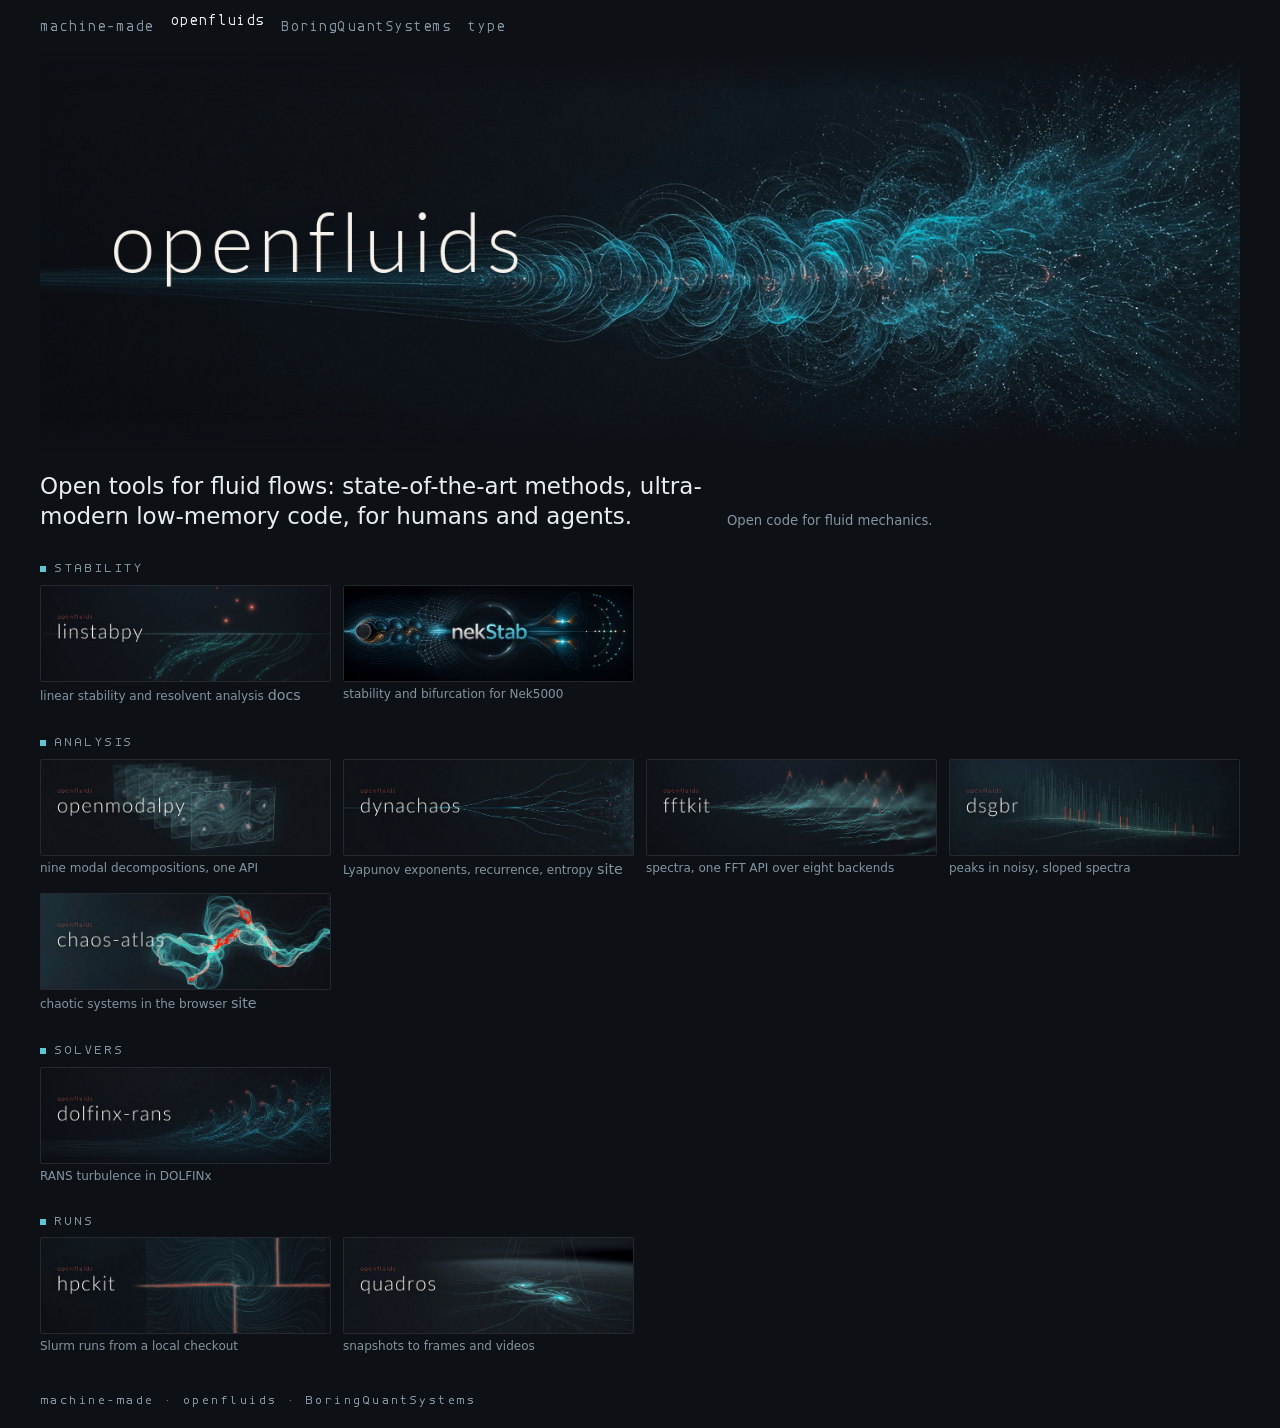
==== commit 2c54bfbc: "site: update docs/index.html" ====
--- a/docs/index.html
+++ b/docs/index.html
@@ -8,8 +8,17 @@
 <meta name="color-scheme" content="dark">
 <meta name="theme-color" content="#0d1116">
 <link rel="icon" href="mark.svg" type="image/svg+xml">
+<meta property="og:type" content="website">
+<meta property="og:title" content="openfluids">
+<meta property="og:description" content="Open tools for fluid flows: state-of-the-art methods, ultra-modern low-memory code, for humans and agents.">
+<meta property="og:url" content="https://openfluids.github.io/">
+<meta property="og:image" content="https://openfluids.github.io/img/banner.jpg">
+<meta property="og:image:width" content="1408">
+<meta property="og:image:height" content="469">
+<meta property="og:image:alt" content="openfluids">
+<meta name="twitter:card" content="summary_large_image">
 <link rel="preload" href="fonts/mm-weft.woff2" as="font" type="font/woff2" crossorigin>
-<link rel="preload" href="fonts/lato-400.woff2" as="font" type="font/woff2" crossorigin>
+<link rel="preload" href="fonts/mm-sans.woff2" as="font" type="font/woff2" crossorigin>
 <link rel="stylesheet" href="style.css">
 </head>
 <body>
@@ -17,8 +26,9 @@
 <header class="wrap">
 <nav class="bar" aria-label="Sites">
 <a href="https://machine-made.github.io/">machine-made</a>
-<a href="https://openfluids.github.io/" aria-current="page">openfluids</a>
+<span aria-current="page">openfluids</span>
 <a href="https://boringquantsystems.github.io/">BoringQuantSystems</a>
+<a href="https://machine-made.github.io/type/">type</a>
 </nav>
 <h1><img class="banner" src="img/banner.jpg" width="1408" height="469" alt="openfluids"></h1>
 </header>
@@ -30,31 +40,31 @@
 <section aria-labelledby="g-stability">
 <h2 class="lbl" id="g-stability">Stability</h2>
 <ul class="grid">
-<li class="plate"><a class="pic" href="https://github.com/openfluids/linstabpy" aria-label="linstabpy repository"><img src="img/linstabpy.jpg" width="704" height="235" loading="lazy" alt=""></a><a class="nm" href="https://linstabpy.vercel.app/">linstabpy</a><span class="ds">linear stability and resolvent analysis</span></li>
-<li class="plate"><a class="whole" href="https://github.com/nekStab/nekStab"><img src="img/nekStab.jpg" width="704" height="235" loading="lazy" alt=""><span class="nm">nekStab</span><span class="ds">stability and bifurcation for Nek5000</span></a></li>
+<li class="plate"><a class="pic" href="https://github.com/openfluids/linstabpy" aria-label="linstabpy"><img src="img/linstabpy.jpg" width="704" height="235" loading="lazy" alt=""></a><span class="ds">linear stability and resolvent analysis <a class="nm" href="https://linstabpy.vercel.app/" aria-label="linstabpy docs">docs</a></span></li>
+<li class="plate"><a class="pic" href="https://github.com/nekStab/nekStab" aria-label="nekStab"><img src="img/nekStab.jpg" width="704" height="235" loading="lazy" alt=""></a><span class="ds">stability and bifurcation for Nek5000</span></li>
 </ul>
 </section>
 <section aria-labelledby="g-analysis">
 <h2 class="lbl" id="g-analysis">Analysis</h2>
 <ul class="grid">
-<li class="plate"><a class="whole" href="https://github.com/openfluids/openmodalpy"><img src="img/openmodalpy.jpg" width="704" height="235" loading="lazy" alt=""><span class="nm">openmodalpy</span><span class="ds">nine modal decompositions, one API</span></a></li>
-<li class="plate"><a class="pic" href="https://github.com/openfluids/dynachaos" aria-label="dynachaos repository"><img src="img/dynachaos.jpg" width="704" height="235" loading="lazy" alt=""></a><a class="nm" href="https://openfluids.github.io/dynachaos/">dynachaos</a><span class="ds">Lyapunov exponents, recurrence, entropy</span></li>
-<li class="plate"><a class="whole" href="https://github.com/openfluids/fftkit"><img src="img/fftkit.jpg" width="704" height="235" loading="lazy" alt=""><span class="nm">fftkit</span><span class="ds">spectra, one FFT API over eight backends</span></a></li>
-<li class="plate"><a class="whole" href="https://github.com/openfluids/dsgbr"><img src="img/dsgbr.jpg" width="704" height="235" loading="lazy" alt=""><span class="nm">dsgbr</span><span class="ds">peaks in noisy, sloped spectra</span></a></li>
-<li class="plate"><a class="pic" href="https://github.com/openfluids/chaos-atlas" aria-label="chaos-atlas repository"><img src="img/chaos-atlas.jpg" width="704" height="235" loading="lazy" alt=""></a><a class="nm" href="https://openfluids.github.io/chaos-atlas/">chaos-atlas</a><span class="ds">chaotic systems in the browser</span></li>
+<li class="plate"><a class="pic" href="https://github.com/openfluids/openmodalpy" aria-label="openmodalpy"><img src="img/openmodalpy.jpg" width="704" height="235" loading="lazy" alt=""></a><span class="ds">nine modal decompositions, one API</span></li>
+<li class="plate"><a class="pic" href="https://github.com/openfluids/dynachaos" aria-label="dynachaos"><img src="img/dynachaos.jpg" width="704" height="235" loading="lazy" alt=""></a><span class="ds">Lyapunov exponents, recurrence, entropy <a class="nm" href="https://openfluids.github.io/dynachaos/" aria-label="dynachaos site">site</a></span></li>
+<li class="plate"><a class="pic" href="https://github.com/openfluids/fftkit" aria-label="fftkit"><img src="img/fftkit.jpg" width="704" height="235" loading="lazy" alt=""></a><span class="ds">spectra, one FFT API over eight backends</span></li>
+<li class="plate"><a class="pic" href="https://github.com/openfluids/dsgbr" aria-label="dsgbr"><img src="img/dsgbr.jpg" width="704" height="235" loading="lazy" alt=""></a><span class="ds">peaks in noisy, sloped spectra</span></li>
+<li class="plate"><a class="pic" href="https://github.com/openfluids/chaos-atlas" aria-label="chaos-atlas"><img src="img/chaos-atlas.jpg" width="704" height="235" loading="lazy" alt=""></a><span class="ds">chaotic systems in the browser <a class="nm" href="https://openfluids.github.io/chaos-atlas/" aria-label="chaos-atlas site">site</a></span></li>
 </ul>
 </section>
 <section aria-labelledby="g-solvers">
 <h2 class="lbl" id="g-solvers">Solvers</h2>
 <ul class="grid">
-<li class="plate"><a class="whole" href="https://github.com/openfluids/dolfinx-rans"><img src="img/dolfinx-rans.jpg" width="704" height="235" loading="lazy" alt=""><span class="nm">dolfinx-rans</span><span class="ds">RANS turbulence in DOLFINx</span></a></li>
+<li class="plate"><a class="pic" href="https://github.com/openfluids/dolfinx-rans" aria-label="dolfinx-rans"><img src="img/dolfinx-rans.jpg" width="704" height="235" loading="lazy" alt=""></a><span class="ds">RANS turbulence in DOLFINx</span></li>
 </ul>
 </section>
 <section aria-labelledby="g-runs">
 <h2 class="lbl" id="g-runs">Runs</h2>
 <ul class="grid">
-<li class="plate"><a class="whole" href="https://github.com/openfluids/hpckit"><img src="img/hpckit.jpg" width="704" height="235" loading="lazy" alt=""><span class="nm">hpckit</span><span class="ds">Slurm runs from a local checkout</span></a></li>
-<li class="plate"><a class="whole" href="https://github.com/openfluids/quadros"><img src="img/quadros.jpg" width="704" height="235" loading="lazy" alt=""><span class="nm">quadros</span><span class="ds">snapshots to frames and videos</span></a></li>
+<li class="plate"><a class="pic" href="https://github.com/openfluids/hpckit" aria-label="hpckit"><img src="img/hpckit.jpg" width="704" height="235" loading="lazy" alt=""></a><span class="ds">Slurm runs from a local checkout</span></li>
+<li class="plate"><a class="pic" href="https://github.com/openfluids/quadros" aria-label="quadros"><img src="img/quadros.jpg" width="704" height="235" loading="lazy" alt=""></a><span class="ds">snapshots to frames and videos</span></li>
 </ul>
 </section>
 </main>
--- a/docs/style.css
+++ b/docs/style.css
@@ -1,7 +1,7 @@
 @font-face{font-family:"machine-made Weft";src:url(fonts/mm-weft.woff2) format("woff2");font-weight:100 900;font-style:normal;font-display:swap}
 @font-face{font-family:"Lato";src:url(fonts/lato-400.woff2) format("woff2");font-weight:400;font-style:normal;font-display:swap}
 :root{--bg:#0d1116;--fg:#e6eef2;--muted:#8395a0;--accent:#5cc8d6;--edge:#25292d;--font:"Lato", system-ui, -apple-system, "Segoe UI", Roboto, sans-serif;--mono:"machine-made Weft", ui-monospace, "SF Mono", Menlo, Consolas, monospace;--fs:0.9375rem;--ls:1.4375rem;}
-/* The colours, the fonts and the sizes of a house come first, from build.py (:root). */
+/* The colours, the fonts and the sizes of a house come first (:root). */
 
 :root {
   --gutter: 16px;
@@ -105,6 +105,7 @@
 .bar a {
   padding-block: 6px;
   color: var(--muted);
+  overflow-wrap: anywhere;
 }
 
 .bar a[aria-current="page"] {
@@ -184,6 +185,7 @@
   display: grid;
   gap: 4px;
   min-width: 0;
+  overflow: hidden;
 }
 
 .pic {
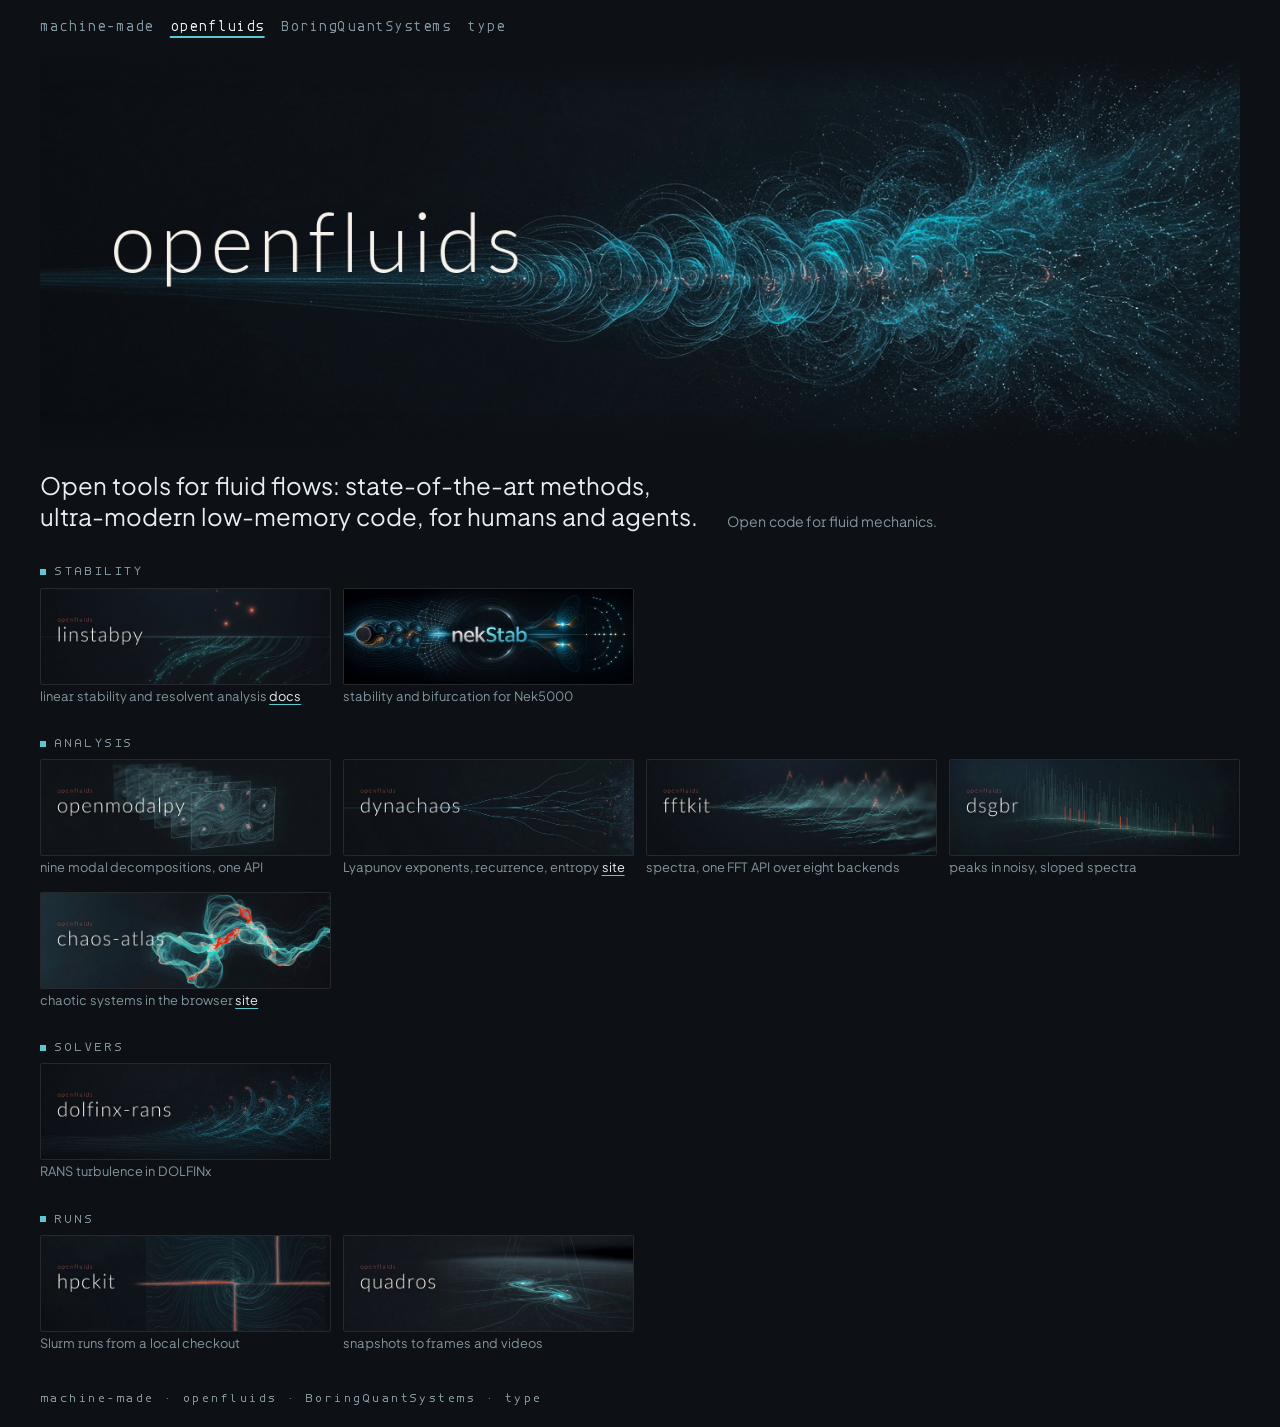
==== commit 10e9fd73: "site: update docs/index.html" ====
--- a/docs/index.html
+++ b/docs/index.html
@@ -69,7 +69,7 @@
 </section>
 </main>
 <footer class="wrap">
-<p>machine-made &middot; openfluids &middot; BoringQuantSystems</p>
+<p><a href="https://machine-made.github.io/">machine-made</a> &middot; <a href="https://openfluids.github.io/">openfluids</a> &middot; <a href="https://boringquantsystems.github.io/">BoringQuantSystems</a> &middot; <a href="https://machine-made.github.io/type/">type</a></p>
 </footer>
 </body>
 </html>
--- a/docs/style.css
+++ b/docs/style.css
@@ -1,6 +1,6 @@
 @font-face{font-family:"machine-made Weft";src:url(fonts/mm-weft.woff2) format("woff2");font-weight:100 900;font-style:normal;font-display:swap}
-@font-face{font-family:"Lato";src:url(fonts/lato-400.woff2) format("woff2");font-weight:400;font-style:normal;font-display:swap}
-:root{--bg:#0d1116;--fg:#e6eef2;--muted:#8395a0;--accent:#5cc8d6;--edge:#25292d;--font:"Lato", system-ui, -apple-system, "Segoe UI", Roboto, sans-serif;--mono:"machine-made Weft", ui-monospace, "SF Mono", Menlo, Consolas, monospace;--fs:0.9375rem;--ls:1.4375rem;}
+@font-face{font-family:"machine-made Sans";src:url(fonts/mm-sans.woff2) format("woff2");font-weight:200 800;font-style:normal;font-display:swap}
+:root{--bg:#0d1116;--fg:#e6eef2;--muted:#8395a0;--accent:#5cc8d6;--edge:#25292d;--font:"machine-made Sans", system-ui, sans-serif;--mono:"machine-made Weft", ui-monospace, monospace;--ws:0.05em;--fs:1rem;--ls:1.5rem;}
 /* The colours, the fonts and the sizes of a house come first (:root). */
 
 :root {
@@ -92,7 +92,8 @@
   margin-inline: auto;
 }
 
-/* The top bar: the three sites. Weft sets it on every house. */
+/* The top bar: the three sites and the type site. Weft sets it on every house. The current site is
+   marked and is not a link. */
 .bar {
   display: flex;
   flex-wrap: wrap;
@@ -102,16 +103,27 @@
   letter-spacing: 0.04em;
 }
 
-.bar a {
+.bar a,
+.bar span {
+  display: inline-flex;
+  align-items: center;
   padding-block: 6px;
   color: var(--muted);
   overflow-wrap: anywhere;
 }
 
-.bar a[aria-current="page"] {
+.bar [aria-current="page"] {
   color: var(--fg);
   text-decoration: underline 2px var(--accent);
   text-underline-offset: 6px;
+}
+
+/* On a narrow screen every link is at least 44 px high. */
+@media (max-width: 720px) {
+  .bar a,
+  .bar span {
+    min-height: 44px;
+  }
 }
 
 /* The banner is the image of the GitHub profile. Its top and bottom edges fade into the ground. */
@@ -135,10 +147,12 @@
   font-size: var(--ls);
   line-height: 1.3;
   text-wrap: balance;
+  word-spacing: var(--ws);
 }
 
 .blurb {
   max-width: 52ch;
+  word-spacing: var(--ws);
   font-size: calc(var(--fs) * 0.88);
   color: var(--muted);
 }
@@ -181,13 +195,6 @@
   min-width: 0;
 }
 
-.whole {
-  display: grid;
-  gap: 4px;
-  min-width: 0;
-  overflow: hidden;
-}
-
 .pic {
   display: block;
   overflow: hidden;
@@ -203,16 +210,28 @@
   border-radius: 2px;
 }
 
-.plate .nm {
-  font-size: calc(var(--fs) * 0.95);
-  overflow-wrap: anywhere;
-}
-
 .plate .ds {
+  word-spacing: var(--ws);
   font-size: calc(var(--fs) * 0.8);
   color: var(--muted);
   line-height: 1.35;
   overflow-wrap: anywhere;
+}
+
+/* The small link after a description: always underlined, so a touch screen shows it too. */
+.ds a {
+  color: var(--fg);
+  text-decoration: underline 1px var(--accent);
+  text-underline-offset: 0.2em;
+}
+
+@media (max-width: 720px) {
+  .ds a {
+    display: flex;
+    align-items: center;
+    width: fit-content;
+    min-height: 44px;
+  }
 }
 
 footer {
@@ -224,10 +243,12 @@
 
 /* Hover effects only for pointers that hover. Motion only when the reader has not asked for less. */
 @media (hover: hover) {
-  .whole:hover .nm,
-  .nm:hover {
-    text-decoration: underline 1px var(--accent);
-    text-underline-offset: 0.2em;
+  .pic:hover img {
+    outline-color: var(--accent);
+  }
+
+  .ds a:hover {
+    text-decoration-thickness: 2px;
   }
 }
 
@@ -239,7 +260,6 @@
 }
 
 @media (hover: hover) and (prefers-reduced-motion: no-preference) {
-  .whole:hover img,
   .pic:hover img {
     transform: scale(1.02);
   }
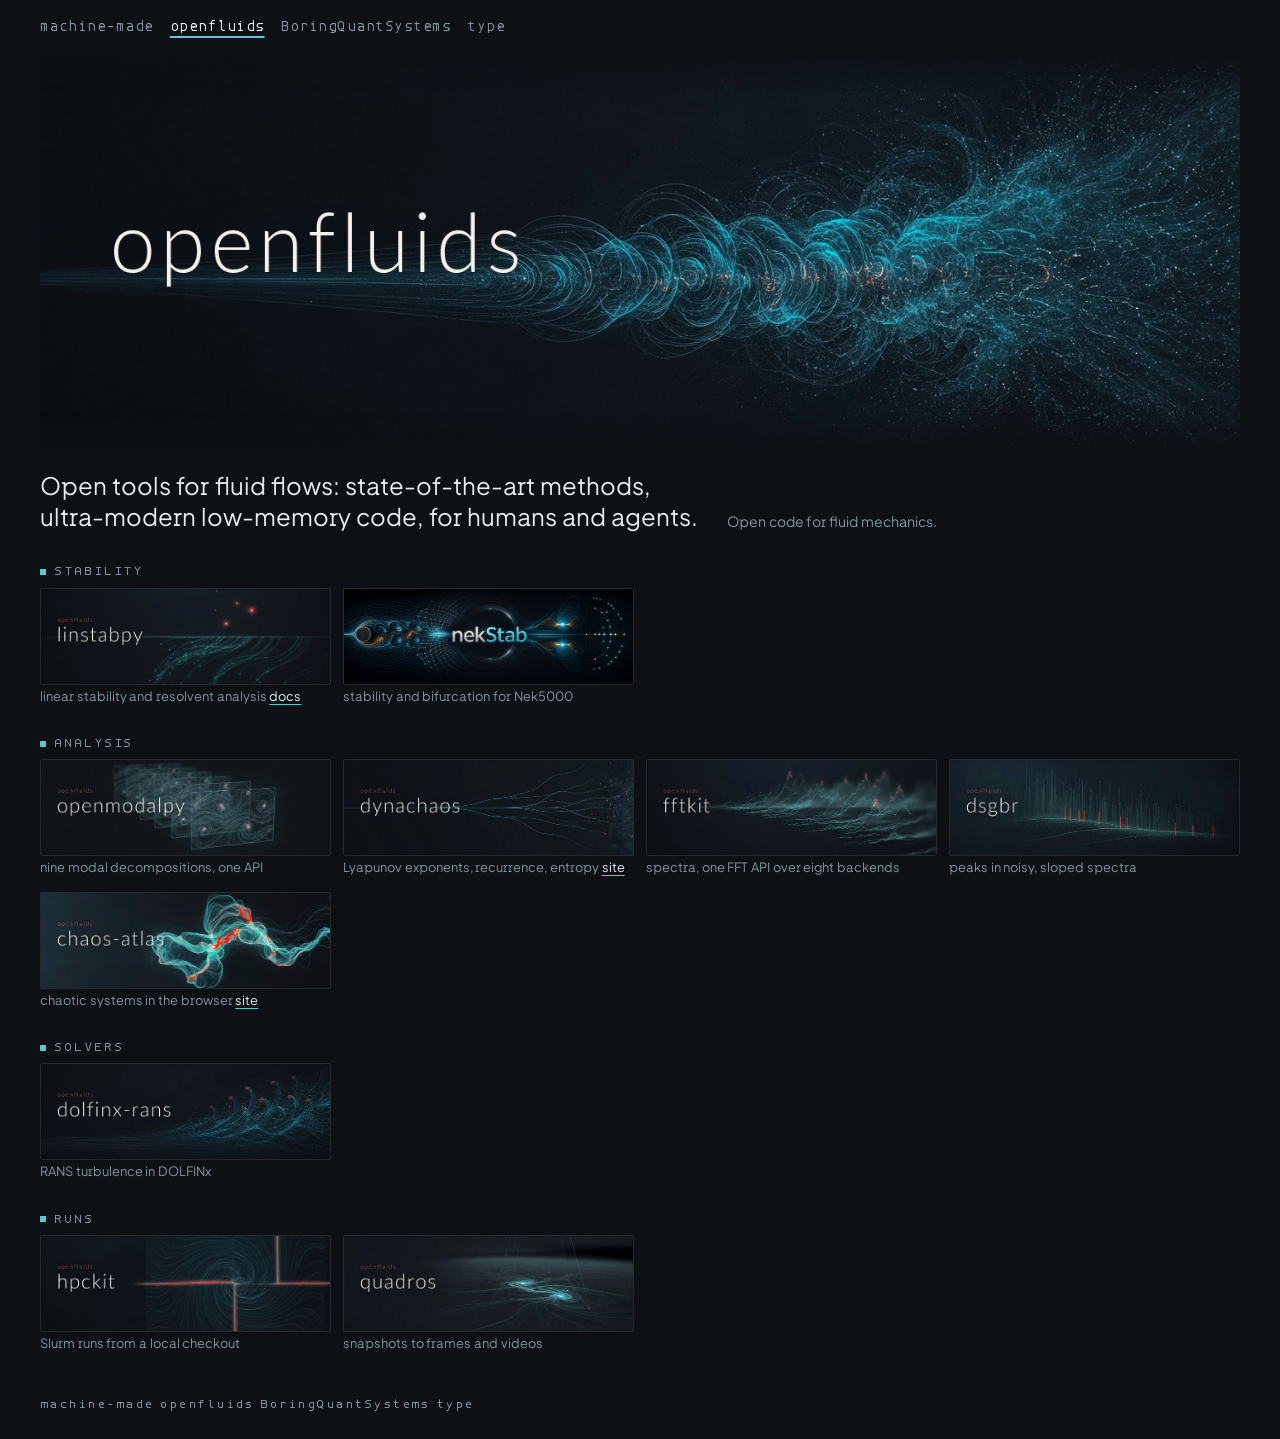
==== commit a7ae9bc8: "site: update docs/index.html" ====
--- a/docs/index.html
+++ b/docs/index.html
@@ -69,7 +69,7 @@
 </section>
 </main>
 <footer class="wrap">
-<p><a href="https://machine-made.github.io/">machine-made</a> &middot; <a href="https://openfluids.github.io/">openfluids</a> &middot; <a href="https://boringquantsystems.github.io/">BoringQuantSystems</a> &middot; <a href="https://machine-made.github.io/type/">type</a></p>
+<p><a href="https://machine-made.github.io/">machine-made</a> <a href="https://openfluids.github.io/">openfluids</a> <a href="https://boringquantsystems.github.io/">BoringQuantSystems</a> <a href="https://machine-made.github.io/type/">type</a></p>
 </footer>
 </body>
 </html>
--- a/docs/style.css
+++ b/docs/style.css
@@ -93,7 +93,7 @@
 }
 
 /* The top bar: the three sites and the type site. Weft sets it on every house. The current site is
-   marked and is not a link. */
+   marked and is not a link. The footer repeats the four names as links. */
 .bar {
   display: flex;
   flex-wrap: wrap;
@@ -121,7 +121,8 @@
 /* On a narrow screen every link is at least 44 px high. */
 @media (max-width: 720px) {
   .bar a,
-  .bar span {
+  .bar span,
+  footer a {
     min-height: 44px;
   }
 }
@@ -241,6 +242,20 @@
   color: var(--muted);
 }
 
+/* The footer line: the four links and the dots between them, set like the top bar. */
+footer p {
+  display: flex;
+  flex-wrap: wrap;
+  align-items: center;
+  gap: 0 0.5em;
+}
+
+footer a {
+  display: inline-flex;
+  align-items: center;
+  padding-block: 6px;
+}
+
 /* Hover effects only for pointers that hover. Motion only when the reader has not asked for less. */
 @media (hover: hover) {
   .pic:hover img {
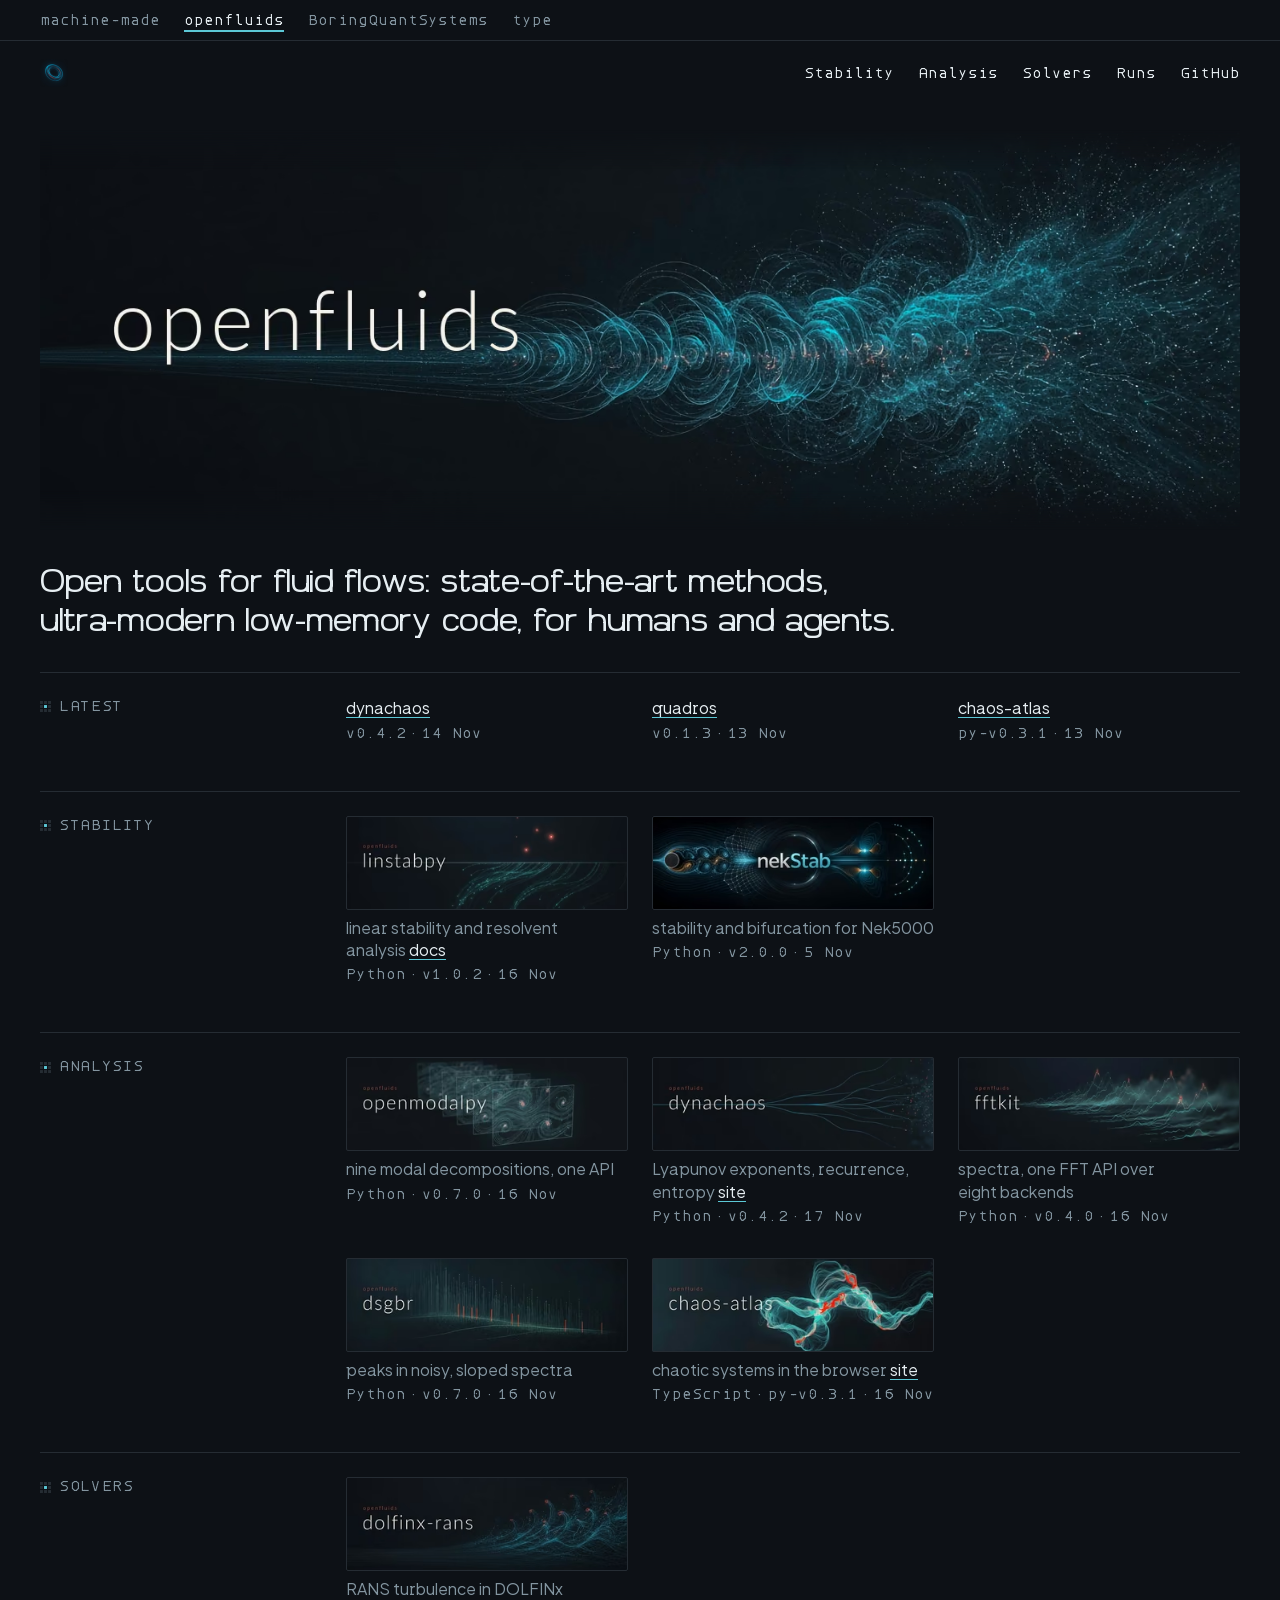
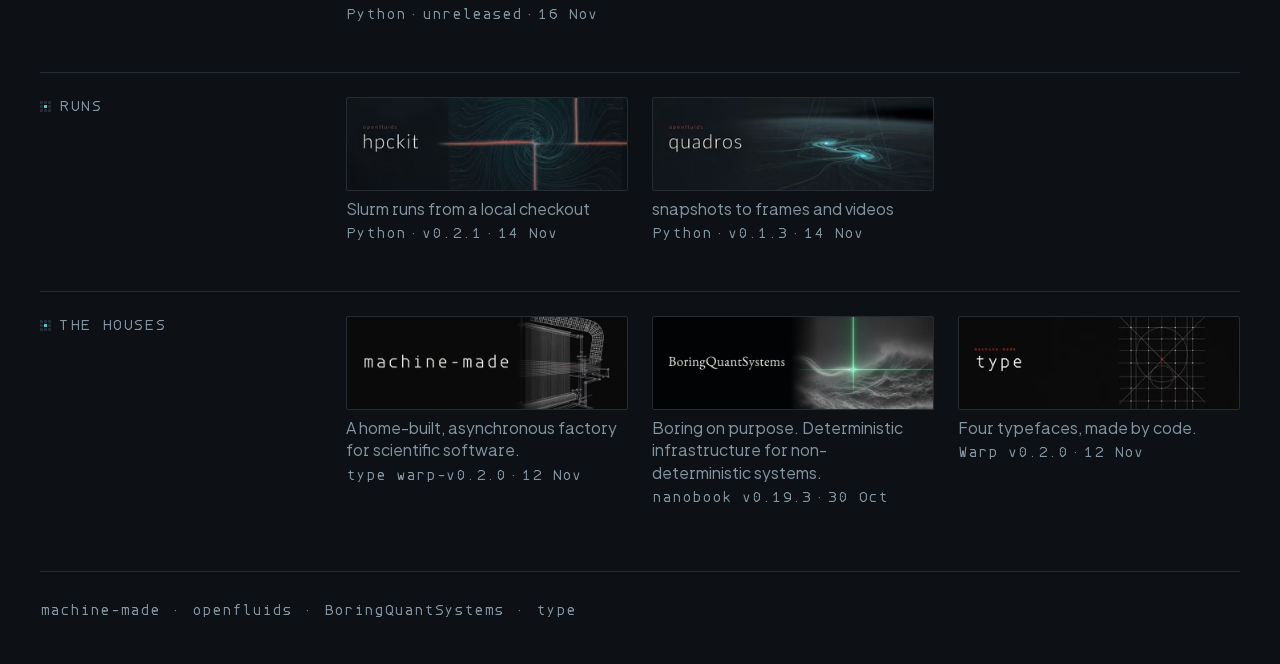
==== commit afd6134d: "site: one design system for the four sites Rebuilt docs/ from the generator, machine-made/machine-ma" ====
--- a/docs/index.html
+++ b/docs/index.html
@@ -1,75 +1,190 @@
 <!doctype html>
-<html lang="en">
-<head>
-<meta charset="utf-8">
-<meta name="viewport" content="width=device-width, initial-scale=1">
-<title>openfluids</title>
-<meta name="description" content="Open tools for fluid flows: state-of-the-art methods, ultra-modern low-memory code, for humans and agents.">
-<meta name="color-scheme" content="dark">
-<meta name="theme-color" content="#0d1116">
-<link rel="icon" href="mark.svg" type="image/svg+xml">
-<meta property="og:type" content="website">
-<meta property="og:title" content="openfluids">
-<meta property="og:description" content="Open tools for fluid flows: state-of-the-art methods, ultra-modern low-memory code, for humans and agents.">
-<meta property="og:url" content="https://openfluids.github.io/">
-<meta property="og:image" content="https://openfluids.github.io/img/banner.jpg">
-<meta property="og:image:width" content="1408">
-<meta property="og:image:height" content="469">
-<meta property="og:image:alt" content="openfluids">
-<meta name="twitter:card" content="summary_large_image">
-<link rel="preload" href="fonts/mm-weft.woff2" as="font" type="font/woff2" crossorigin>
-<link rel="preload" href="fonts/mm-sans.woff2" as="font" type="font/woff2" crossorigin>
-<link rel="stylesheet" href="style.css">
-</head>
-<body>
-<a class="skip" href="#main">Skip to content</a>
-<header class="wrap">
-<nav class="bar" aria-label="Sites">
-<a href="https://machine-made.github.io/">machine-made</a>
-<span aria-current="page">openfluids</span>
-<a href="https://boringquantsystems.github.io/">BoringQuantSystems</a>
-<a href="https://machine-made.github.io/type/">type</a>
-</nav>
-<h1><img class="banner" src="img/banner.jpg" width="1408" height="469" alt="openfluids"></h1>
-</header>
-<main id="main" class="wrap">
-<div class="duo">
-<p class="line">Open tools for fluid flows: state-of-the-art methods, ultra-modern low-memory code, for humans and agents.</p>
-<p class="blurb">Open code for fluid mechanics.</p>
-</div>
-<section aria-labelledby="g-stability">
-<h2 class="lbl" id="g-stability">Stability</h2>
-<ul class="grid">
-<li class="plate"><a class="pic" href="https://github.com/openfluids/linstabpy" aria-label="linstabpy"><img src="img/linstabpy.jpg" width="704" height="235" loading="lazy" alt=""></a><span class="ds">linear stability and resolvent analysis <a class="nm" href="https://linstabpy.vercel.app/" aria-label="linstabpy docs">docs</a></span></li>
-<li class="plate"><a class="pic" href="https://github.com/nekStab/nekStab" aria-label="nekStab"><img src="img/nekStab.jpg" width="704" height="235" loading="lazy" alt=""></a><span class="ds">stability and bifurcation for Nek5000</span></li>
-</ul>
-</section>
-<section aria-labelledby="g-analysis">
-<h2 class="lbl" id="g-analysis">Analysis</h2>
-<ul class="grid">
-<li class="plate"><a class="pic" href="https://github.com/openfluids/openmodalpy" aria-label="openmodalpy"><img src="img/openmodalpy.jpg" width="704" height="235" loading="lazy" alt=""></a><span class="ds">nine modal decompositions, one API</span></li>
-<li class="plate"><a class="pic" href="https://github.com/openfluids/dynachaos" aria-label="dynachaos"><img src="img/dynachaos.jpg" width="704" height="235" loading="lazy" alt=""></a><span class="ds">Lyapunov exponents, recurrence, entropy <a class="nm" href="https://openfluids.github.io/dynachaos/" aria-label="dynachaos site">site</a></span></li>
-<li class="plate"><a class="pic" href="https://github.com/openfluids/fftkit" aria-label="fftkit"><img src="img/fftkit.jpg" width="704" height="235" loading="lazy" alt=""></a><span class="ds">spectra, one FFT API over eight backends</span></li>
-<li class="plate"><a class="pic" href="https://github.com/openfluids/dsgbr" aria-label="dsgbr"><img src="img/dsgbr.jpg" width="704" height="235" loading="lazy" alt=""></a><span class="ds">peaks in noisy, sloped spectra</span></li>
-<li class="plate"><a class="pic" href="https://github.com/openfluids/chaos-atlas" aria-label="chaos-atlas"><img src="img/chaos-atlas.jpg" width="704" height="235" loading="lazy" alt=""></a><span class="ds">chaotic systems in the browser <a class="nm" href="https://openfluids.github.io/chaos-atlas/" aria-label="chaos-atlas site">site</a></span></li>
-</ul>
-</section>
-<section aria-labelledby="g-solvers">
-<h2 class="lbl" id="g-solvers">Solvers</h2>
-<ul class="grid">
-<li class="plate"><a class="pic" href="https://github.com/openfluids/dolfinx-rans" aria-label="dolfinx-rans"><img src="img/dolfinx-rans.jpg" width="704" height="235" loading="lazy" alt=""></a><span class="ds">RANS turbulence in DOLFINx</span></li>
-</ul>
-</section>
-<section aria-labelledby="g-runs">
-<h2 class="lbl" id="g-runs">Runs</h2>
-<ul class="grid">
-<li class="plate"><a class="pic" href="https://github.com/openfluids/hpckit" aria-label="hpckit"><img src="img/hpckit.jpg" width="704" height="235" loading="lazy" alt=""></a><span class="ds">Slurm runs from a local checkout</span></li>
-<li class="plate"><a class="pic" href="https://github.com/openfluids/quadros" aria-label="quadros"><img src="img/quadros.jpg" width="704" height="235" loading="lazy" alt=""></a><span class="ds">snapshots to frames and videos</span></li>
-</ul>
-</section>
-</main>
-<footer class="wrap">
-<p><a href="https://machine-made.github.io/">machine-made</a> <a href="https://openfluids.github.io/">openfluids</a> <a href="https://boringquantsystems.github.io/">BoringQuantSystems</a> <a href="https://machine-made.github.io/type/">type</a></p>
-</footer>
-</body>
-</html>
+<html lang="en"><head><meta charset="utf-8"><meta name="viewport" content="width=device-width, initial-scale=1, viewport-fit=cover"><title>openfluids</title><meta name="description" content="Open tools for fluid flows: state-of-the-art methods, ultra-modern low-memory code, for humans and agents."><meta name="color-scheme" content="dark"><meta name="theme-color" content="#0d1116"><link rel="icon" href="img/icon.png" type="image/png" sizes="64x64"><link rel="apple-touch-icon" href="img/touch.png"><meta property="og:type" content="website"><meta property="og:title" content="openfluids"><meta property="og:description" content="Open tools for fluid flows: state-of-the-art methods, ultra-modern low-memory code, for humans and agents."><meta property="og:url" content="https://openfluids.github.io/"><meta property="og:image" content="https://openfluids.github.io/og.jpg"><meta property="og:image:width" content="1200"><meta property="og:image:height" content="630"><meta property="og:image:alt" content="openfluids"><meta name="twitter:card" content="summary_large_image"><link rel="preload" href="fonts/heddle.woff2" as="font" type="font/woff2" crossorigin><link rel="preload" as="image" type="image/avif" fetchpriority="high" imagesizes="(min-width: 1264px) 1200px, calc(100vw - 32px)" imagesrcset="img/banner-openfluids-704.avif 704w, img/banner-openfluids-1408.avif 1408w"><style>@font-face{font-family:"mm Weft";src:url(fonts/weft.woff2) format("woff2");font-weight:100 900;font-style:normal;font-display:swap}@font-face{font-family:"mm Sans";src:url(fonts/sans.woff2) format("woff2");font-weight:200 800;font-style:normal;font-display:swap}@font-face{font-family:"mm Heddle";src:url(fonts/heddle.woff2) format("woff2");font-weight:100 900;font-stretch:70% 140%;font-style:normal;font-display:swap}
+:root{--ground:#0d1116;--surface:#141a21;--line:#252c33;--text:#e6eef2;--muted:#8395a0;--accent:#5cc8d6}</style><style>:root {
+  --step--1: 0.8rem;
+  --step-0: 1rem;
+  --step-1: 1.25rem;
+  --step-2: 1.5625rem;
+  --step-3: 1.953rem;
+  --step-4: 2.441rem;
+  --step-5: 3.052rem;
+  --t-line: clamp(1.5625rem, 1.391rem + 0.702vw, 1.953rem);
+  --t-display: clamp(1.953rem, 1.472rem + 1.975vw, 3.052rem);
+  --sp-1: 4px; --sp-2: 8px; --sp-3: 12px; --sp-4: 16px; --sp-5: 24px; --sp-6: 32px; --sp-7: 48px; --sp-8: 64px; --sp-9: 96px;
+  --side: var(--sp-4);
+  --gutter: var(--sp-5);
+  --max: 1200px;
+  --bar1: 40px;
+  --bar2: 64px;
+  --b1h: 41px;
+  --f-weft: "mm Weft", ui-monospace, monospace;
+  --f-sans: "mm Sans", system-ui, sans-serif;
+  --f-heddle: "mm Heddle", "mm Sans", system-ui, sans-serif;
+  --f-warp: "mm Warp", serif;
+  --ease: cubic-bezier(0.2, 0, 0, 1);
+}
+@media (min-width: 720px) { :root { --side: var(--sp-5); } }
+@media (min-width: 1100px) { :root { --side: var(--sp-6); } }
+*, *::before, *::after { box-sizing: border-box; }
+html { color-scheme: dark; background: var(--ground); -webkit-text-size-adjust: 100%; text-size-adjust: 100%; -webkit-font-smoothing: antialiased; -moz-osx-font-smoothing: grayscale; scroll-padding-block-start: calc(var(--bar2) + var(--sp-4)); }
+body { margin: 0; min-height: 100dvh; background: var(--ground); color: var(--text); font: 400 var(--step-0)/1.5 var(--f-sans); }
+h1, h2, h3, p, ul, ol, figure { margin: 0; }
+ul, ol { padding: 0; list-style: none; }
+img { display: block; max-width: 100%; height: auto; }
+a { color: inherit; text-decoration: none; }
+:focus-visible { outline: 2px solid var(--accent); outline-offset: 3px; border-radius: 2px; }
+.wrap { width: 100%; max-width: calc(var(--max) + 2 * var(--side)); margin-inline: auto; padding-left: max(var(--side), env(safe-area-inset-left)); padding-right: max(var(--side), env(safe-area-inset-right)); }
+.vh { position: absolute; width: 1px; height: 1px; overflow: hidden; clip-path: inset(50%); white-space: nowrap; }
+.skip { position: absolute; top: calc(-1 * var(--sp-8)); left: var(--sp-4); z-index: 10; padding: var(--sp-2) var(--sp-4); background: var(--text); color: var(--ground); font: 400 var(--step--1)/1 var(--f-weft); }
+.skip:focus { top: var(--sp-2); }
+.n { font-family: var(--f-weft); font-variant-numeric: tabular-nums; font-feature-settings: "ss01" 1; }
+.b1 { border-bottom: 1px solid var(--line); }
+.b1 ul { display: flex; align-items: center; gap: var(--sp-5); height: var(--bar1); font: 400 var(--step--1)/1 var(--f-weft); white-space: nowrap; overflow-x: auto; scrollbar-width: none; }
+.b1 ul::-webkit-scrollbar { display: none; }
+.b1 li { flex: none; height: 100%; }
+.b1 a, .b1 span { display: inline-flex; align-items: center; height: 100%; color: var(--muted); }
+@media (hover: hover) { .b1 a:hover { color: var(--text); } }
+.b1 [aria-current] { color: var(--text); text-decoration: underline 2px var(--accent); text-underline-offset: 6px; }
+.b2 { position: sticky; top: 0; z-index: 5; background: var(--ground); border-bottom: 1px solid transparent; }
+@media (prefers-reduced-motion: no-preference) {
+  @supports (animation-timeline: scroll()) {
+    .b2 { animation: b2-line linear both; animation-timeline: scroll(root); animation-range: var(--b1h) calc(var(--b1h) + 1px); }
+    @keyframes b2-line { to { border-bottom-color: var(--line); } }
+  }
+}
+.b2 .wrap { display: flex; align-items: center; justify-content: space-between; gap: var(--sp-5); height: var(--bar2); }
+.logo { display: inline-flex; align-items: center; gap: var(--sp-3); flex: none; color: var(--text); }
+.logo img, .logo svg { width: 28px; height: 28px; border-radius: 4px; }
+.logo svg { fill: currentColor; border-radius: 0; }
+.logo .r { fill: var(--accent); }
+.wm { font: 650 var(--step-2)/1 var(--f-heddle); letter-spacing: -0.01em; font-stretch: 100%; }
+.secs { display: flex; align-items: center; gap: var(--sp-5); min-width: 0; font: 400 var(--step--1)/1 var(--f-weft); white-space: nowrap; overflow-x: auto; scrollbar-width: none; }
+.secs::-webkit-scrollbar { display: none; }
+.secs a { display: inline-flex; align-items: center; height: 44px; position: relative; flex: none; }
+@media (hover: hover) { .secs a:hover { color: var(--muted); } }
+.secs [aria-current]::after { content: ""; position: absolute; left: 0; right: 0; bottom: var(--sp-2); height: 2px; background: var(--accent); }
+@media (max-width: 719px) {
+  .b1 ul { flex-wrap: wrap; height: auto; column-gap: var(--sp-4); row-gap: 0; padding-block: var(--sp-1); overflow: visible; }
+  .b1 li { height: 44px; }
+  :root { --b1h: 97px; }
+  .logo { min-height: 44px; }
+  .secs { -webkit-mask-image: linear-gradient(90deg, #000 calc(100% - var(--sp-6)), transparent); mask-image: linear-gradient(90deg, #000 calc(100% - var(--sp-6)), transparent); padding-right: var(--sp-6); }
+  .b2 .wrap { justify-content: flex-start; gap: var(--sp-4); }
+  .secs { gap: var(--sp-4); }
+}
+.banner { margin-top: var(--sp-5); }
+.banner img { width: 100%; aspect-ratio: 1408 / 469; object-fit: cover; -webkit-mask-image: linear-gradient(transparent, #000 10%, #000 90%, transparent); mask-image: linear-gradient(transparent, #000 10%, #000 90%, transparent); }
+@media (max-width: 719px) { .banner img { aspect-ratio: 1240 / 469; } }
+.line { margin-top: var(--sp-6); max-width: 28em; font-weight: 400; font-size: var(--t-line); line-height: 1.25; text-wrap: pretty; hyphens: none; }
+@media (min-width: 720px) { .line { text-wrap: balance; } }
+.line.weft { font-family: var(--f-weft); }
+.line.heddle { font-family: var(--f-heddle); font-weight: 400; letter-spacing: -0.01em; }
+.line.warp { font-family: var(--f-warp); letter-spacing: -0.01em; }
+.nb { white-space: nowrap; }
+.warp { font-variant-numeric: oldstyle-nums proportional-nums; }
+.warp .sc { font-variant-caps: all-small-caps; letter-spacing: 0.04em; }
+.fit1 { white-space: nowrap; }
+@media (max-width: 519px) { .heddle.fit1, .wm { font-stretch: 80%; } }
+.row { display: grid; grid-template-columns: repeat(12, minmax(0, 1fr)); column-gap: var(--gutter); margin-top: var(--sp-7); padding-top: var(--sp-5); border-top: 1px solid var(--line); }
+.row.tight { margin-top: var(--sp-6); }
+.row > * { grid-column: 4 / 13; min-width: 0; }
+.row > .lbl { grid-column: 1 / 4; }
+.lbl { display: flex; align-items: center; align-self: start; gap: var(--sp-2); min-height: 20px; font: 400 var(--step--1)/1.4 var(--f-weft); letter-spacing: 0.05em; text-transform: uppercase; color: var(--muted); }
+.mk { flex: none; width: 11px; height: 11px; }
+.mk .o { fill: var(--line); }
+.mk .on { fill: var(--accent); }
+@media (max-width: 859px) {
+  .row > *, .row > .lbl { grid-column: 1 / -1; }
+  .row > .lbl { margin-bottom: var(--sp-4); }
+}
+.grid { display: grid; grid-template-columns: repeat(3, minmax(0, 1fr)); gap: var(--sp-6) var(--gutter); }
+.grid.g2 { grid-template-columns: repeat(2, minmax(0, 1fr)); }
+@media (max-width: 999px) { .grid { grid-template-columns: repeat(2, minmax(0, 1fr)); } }
+@media (min-width: 520px) { .grid.g3 { grid-template-columns: repeat(3, minmax(0, 1fr)); } }
+@media (max-width: 519px) { .grid, .grid.g2 { grid-template-columns: minmax(0, 1fr); gap: var(--sp-5); } }
+.plate { display: grid; align-content: start; min-width: 0; }
+.pic { display: block; border-radius: 2px; }
+.pic img, .tile { width: 100%; aspect-ratio: 3 / 1; object-fit: cover; border-radius: 2px; outline: 1px solid var(--line); outline-offset: -1px; }
+.ds { margin-top: var(--sp-2); font: 400 var(--step-0)/1.4 var(--f-sans); color: var(--muted); text-wrap: pretty; }
+.facts { margin-top: var(--sp-1); font: 400 var(--step--1)/1.4 var(--f-weft); color: var(--muted); font-variant-numeric: tabular-nums; font-feature-settings: "ss01" 1; font-variation-settings: "FRAG" 0; }
+.facts { overflow: hidden; }
+.facts > span { display: inline-flex; flex-wrap: wrap; margin-left: calc(-1 * var(--sp-4)); }
+.facts > span > span { white-space: nowrap; }
+.facts > span > span::before { content: "\00b7"; display: inline-block; width: var(--sp-4); text-align: center; }
+a.u, .ds a { color: var(--text); text-decoration: underline 1px var(--accent); text-underline-offset: 0.2em; text-decoration-thickness: from-font; }
+.ds a { display: inline-block; padding-block: var(--sp-3); margin-block: calc(-1 * var(--sp-3)); }
+@media (hover: hover) {
+  .plate:hover .pic img, .plate:hover .tile { filter: brightness(1.02); }
+  .plate:hover .facts { font-variation-settings: "FRAG" 40; }
+}
+.plate:focus-within .facts { font-variation-settings: "FRAG" 40; }
+@media (prefers-reduced-motion: no-preference) {
+  .pic img, .tile { transition: filter 240ms var(--ease); }
+  .facts { transition: font-variation-settings 240ms var(--ease); }
+}
+@media (prefers-reduced-motion: reduce) { .plate:focus-within .facts { font-variation-settings: "FRAG" 0; } }
+@media (hover: hover) and (prefers-reduced-motion: reduce) { .plate:hover .facts { font-variation-settings: "FRAG" 0; } }
+.latest { display: grid; grid-template-columns: repeat(3, minmax(0, 1fr)); gap: var(--sp-4) var(--gutter); }
+.latest.n4 { grid-template-columns: repeat(4, minmax(0, 1fr)); }
+.latest.n1 { grid-template-columns: minmax(0, 1fr); }
+.latest.n2 { grid-template-columns: repeat(3, minmax(0, 1fr)); }
+.latest.n1 li { grid-template-columns: auto auto; justify-content: start; align-items: baseline; gap: var(--sp-4); }
+.latest li { display: grid; gap: var(--sp-1); min-width: 0; }
+.latest a { justify-self: start; color: var(--text); text-decoration: underline 1px var(--accent); text-underline-offset: 0.2em; text-decoration-thickness: from-font; }
+.latest .facts { margin-top: 0; }
+@media (max-width: 859px) { .latest.n4 { grid-template-columns: repeat(2, minmax(0, 1fr)); } }
+@media (max-width: 519px) {
+  .latest, .latest.n1, .latest.n2, .latest.n4 { grid-template-columns: minmax(0, 1fr); gap: 0; border-top: 1px solid var(--line); }
+  .latest li, .latest.n1 li { grid-template-columns: minmax(0, 1fr) auto; align-items: baseline; gap: var(--sp-4); padding-block: var(--sp-3); border-bottom: 1px solid var(--line); }
+  .latest a { padding-block: var(--sp-3); margin-block: calc(-1 * var(--sp-3)); }
+}
+footer { margin-top: var(--sp-8); padding-bottom: max(var(--sp-6), env(safe-area-inset-bottom)); }
+footer .fl { padding-top: var(--sp-4); border-top: 1px solid var(--line); overflow: hidden; }
+footer ul { display: flex; flex-wrap: wrap; align-items: center; margin-left: calc(-1 * var(--sp-6)); font: 400 var(--step--1)/1 var(--f-weft); color: var(--muted); }
+footer li { display: inline-flex; align-items: center; }
+footer li::before { content: "\00b7"; width: var(--sp-6); text-align: center; }
+footer a { display: inline-flex; align-items: center; min-height: 44px; }
+@media (hover: hover) { footer a:hover { color: var(--text); } }
+.tester { display: grid; gap: 0; }
+.trow { display: grid; grid-template-columns: repeat(12, minmax(0, 1fr)); column-gap: var(--gutter); padding-block: var(--sp-4); border-bottom: 1px solid var(--line); }
+.trow:first-child { padding-top: 0; }
+.tmeta { grid-column: 1 / 4; display: grid; align-content: start; gap: var(--sp-2); font: 400 var(--step--1)/1.4 var(--f-weft); color: var(--muted); }
+.tmeta b { font-weight: 400; color: var(--text); }
+.tline { grid-column: 4 / 13; min-width: 0; font-size: var(--t-display); line-height: 1.1; overflow-wrap: break-word; outline-offset: var(--sp-1); caret-color: var(--text); }
+.tline.weft { font-family: var(--f-weft); }
+.tline.sans { font-family: var(--f-sans); letter-spacing: -0.01em; }
+.tline.heddle { font-family: var(--f-heddle); letter-spacing: -0.01em; }
+.tline.warp { font-family: var(--f-warp); }
+.full .tline.weft { font-family: "mm Weft Full", var(--f-weft); }
+.full .tline.sans { font-family: "mm Sans Full", var(--f-sans); }
+.full .tline.heddle { font-family: "mm Heddle Full", var(--f-heddle); }
+.full .tline.warp { font-family: "mm Warp Full", var(--f-warp); }
+.tin { display: none; width: 100%; padding: var(--sp-3) var(--sp-4); border: 1px solid var(--line); border-radius: 2px; background: var(--surface); color: var(--text); font: 400 var(--step-0)/1.5 var(--f-sans); }
+.tin::placeholder { color: var(--muted); }
+.js .tin { display: block; }
+.tester { grid-column: 1 / 13; margin-top: var(--sp-5); }
+.ctl { display: none; grid-template-columns: minmax(0, 1fr) 3.5em; align-items: center; gap: var(--sp-2); }
+.js .ctl { display: grid; }
+.ctl span { grid-column: 1 / -1; }
+.ctl input { width: 100%; margin: 0; accent-color: var(--text); }
+.ctl output { text-align: end; color: var(--text); }
+@media (max-width: 859px) {
+  .tmeta, .tline { grid-column: 1 / -1; }
+  .tmeta { grid-template-columns: repeat(auto-fill, minmax(140px, 1fr)); margin-bottom: var(--sp-3); }
+  .tmeta b { grid-column: 1 / -1; }
+}
+.tile { display: grid; align-items: center; justify-items: start; padding-inline: var(--sp-5); background: var(--surface); color: var(--text); overflow: hidden; white-space: nowrap; font-size: var(--step-4); line-height: 1; }
+.tile.weft { font-family: var(--f-weft); font-feature-settings: "ss01" 1; }
+.tile.sans { font-family: var(--f-sans); font-weight: 500; letter-spacing: -0.02em; }
+.tile.heddle { font-family: var(--f-heddle); font-weight: 700; }
+.tile.warp { font-family: var(--f-warp); }
+.table { border-top: 1px solid var(--line); }
+.table li { display: grid; grid-template-columns: 120px minmax(0, 1fr); gap: var(--sp-4); padding-block: var(--sp-3); border-bottom: 1px solid var(--line); }
+.table .k { font: 400 var(--step--1)/1.9 var(--f-weft); color: var(--muted); }
+.table p { max-width: 66ch; }
+.more { margin-top: var(--sp-5); }
+@media (max-width: 519px) { .table li { grid-template-columns: minmax(0, 1fr); gap: 0; } }
+.nf { min-height: 50dvh; }
+.nf p + p { margin-top: var(--sp-4); }
+</style></head>
+<body><a class="skip" href="#main">Skip to content</a><nav class="b1" aria-label="Sites"><ul class="wrap"><li><a href="https://machine-made.github.io/">machine-made</a></li><li><span aria-current="page">openfluids</span></li><li><a href="https://boringquantsystems.github.io/">BoringQuantSystems</a></li><li><a href="https://machine-made.github.io/type/">type</a></li></ul></nav><header class="b2"><div class="wrap"><a class="logo" href="./" aria-label="openfluids home"><img src="img/avatar.png" width="28" height="28" alt=""></a><nav class="secs" aria-label="Sections"><a href="#g-stability">Stability</a><a href="#g-analysis">Analysis</a><a href="#g-solvers">Solvers</a><a href="#g-runs">Runs</a><a href="https://github.com/openfluids">GitHub</a></nav></div></header><main id="main" class="wrap"><h1 class="banner"><picture><source type="image/avif" srcset="img/banner-openfluids-704.avif 704w, img/banner-openfluids-1408.avif 1408w" sizes="(min-width: 1264px) 1200px, calc(100vw - 32px)"><img src="img/banner-openfluids-1408.jpg" srcset="img/banner-openfluids-704.jpg 704w, img/banner-openfluids-1408.jpg 1408w" sizes="(min-width: 1264px) 1200px, calc(100vw - 32px)" width="1408" height="469" alt="openfluids" decoding="async" fetchpriority="high"></picture></h1><p class="line heddle">Open tools for fluid flows: <span class="nb">state-of-the-art</span> methods, <span class="nb">ultra-modern</span> <span class="nb">low-memory</span> code, for humans and agents.</p><section class="row tight" aria-labelledby="g-latest"><h2 class="lbl" id="g-latest"><svg class="mk" viewBox="0 0 30 30" aria-hidden="true" focusable="false"><rect class="o" x="0" y="0" width="8" height="8"/><rect class="o" x="11" y="0" width="8" height="8"/><rect class="o" x="22" y="0" width="8" height="8"/><rect class="o" x="0" y="11" width="8" height="8"/><rect class="on" x="11" y="11" width="8" height="8"/><rect class="o" x="22" y="11" width="8" height="8"/><rect class="o" x="0" y="22" width="8" height="8"/><rect class="o" x="11" y="22" width="8" height="8"/><rect class="o" x="22" y="22" width="8" height="8"/></svg><span>Latest</span></h2><ol class="latest n3"><li><a href="https://github.com/openfluids/dynachaos/releases/tag/v0.4.2">dynachaos</a><p class="facts"><span><span>v0.4.2</span><span><time datetime="2026-11-14">14 Nov</time></span></span></p></li><li><a href="https://github.com/openfluids/quadros/releases/tag/v0.1.3">quadros</a><p class="facts"><span><span>v0.1.3</span><span><time datetime="2026-11-13">13 Nov</time></span></span></p></li><li><a href="https://github.com/openfluids/chaos-atlas/releases/tag/py-v0.3.1">chaos-atlas</a><p class="facts"><span><span>py-v0.3.1</span><span><time datetime="2026-11-13">13 Nov</time></span></span></p></li></ol></section><section class="row" aria-labelledby="g-stability"><h2 class="lbl" id="g-stability"><svg class="mk" viewBox="0 0 30 30" aria-hidden="true" focusable="false"><rect class="o" x="0" y="0" width="8" height="8"/><rect class="o" x="11" y="0" width="8" height="8"/><rect class="o" x="22" y="0" width="8" height="8"/><rect class="o" x="0" y="11" width="8" height="8"/><rect class="on" x="11" y="11" width="8" height="8"/><rect class="o" x="22" y="11" width="8" height="8"/><rect class="o" x="0" y="22" width="8" height="8"/><rect class="o" x="11" y="22" width="8" height="8"/><rect class="o" x="22" y="22" width="8" height="8"/></svg><span>Stability</span></h2><ul class="grid"><li class="plate"><a class="pic" href="https://github.com/openfluids/linstabpy" aria-label="linstabpy"><picture><source type="image/avif" srcset="img/linstabpy-352.avif 352w, img/linstabpy-704.avif 704w" sizes="(min-width: 1264px) 282px, (min-width: 1000px) 22vw, (min-width: 520px) 46vw, calc(100vw - 32px)"><img src="img/linstabpy-704.jpg" srcset="img/linstabpy-352.jpg 352w, img/linstabpy-704.jpg 704w" sizes="(min-width: 1264px) 282px, (min-width: 1000px) 22vw, (min-width: 520px) 46vw, calc(100vw - 32px)" width="704" height="235" alt="" loading="lazy" decoding="async"></picture></a><p class="ds">linear stability and resolvent analysis <a href="https://linstabpy.vercel.app/" aria-label="linstabpy docs">docs</a></p><p class="facts"><span><span>Python</span><span>v1.0.2</span><span><time datetime="2026-11-16">16 Nov</time></span></span></p></li><li class="plate"><a class="pic" href="https://github.com/nekStab/nekStab" aria-label="nekStab"><picture><source type="image/avif" srcset="img/nekStab-352.avif 352w, img/nekStab-704.avif 704w" sizes="(min-width: 1264px) 282px, (min-width: 1000px) 22vw, (min-width: 520px) 46vw, calc(100vw - 32px)"><img src="img/nekStab-704.jpg" srcset="img/nekStab-352.jpg 352w, img/nekStab-704.jpg 704w" sizes="(min-width: 1264px) 282px, (min-width: 1000px) 22vw, (min-width: 520px) 46vw, calc(100vw - 32px)" width="704" height="235" alt="" loading="lazy" decoding="async"></picture></a><p class="ds">stability and bifurcation for Nek5000</p><p class="facts"><span><span>Python</span><span>v2.0.0</span><span><time datetime="2026-11-05">5 Nov</time></span></span></p></li></ul></section><section class="row" aria-labelledby="g-analysis"><h2 class="lbl" id="g-analysis"><svg class="mk" viewBox="0 0 30 30" aria-hidden="true" focusable="false"><rect class="o" x="0" y="0" width="8" height="8"/><rect class="o" x="11" y="0" width="8" height="8"/><rect class="o" x="22" y="0" width="8" height="8"/><rect class="o" x="0" y="11" width="8" height="8"/><rect class="on" x="11" y="11" width="8" height="8"/><rect class="o" x="22" y="11" width="8" height="8"/><rect class="o" x="0" y="22" width="8" height="8"/><rect class="o" x="11" y="22" width="8" height="8"/><rect class="o" x="22" y="22" width="8" height="8"/></svg><span>Analysis</span></h2><ul class="grid"><li class="plate"><a class="pic" href="https://github.com/openfluids/openmodalpy" aria-label="openmodalpy"><picture><source type="image/avif" srcset="img/openmodalpy-352.avif 352w, img/openmodalpy-704.avif 704w" sizes="(min-width: 1264px) 282px, (min-width: 1000px) 22vw, (min-width: 520px) 46vw, calc(100vw - 32px)"><img src="img/openmodalpy-704.jpg" srcset="img/openmodalpy-352.jpg 352w, img/openmodalpy-704.jpg 704w" sizes="(min-width: 1264px) 282px, (min-width: 1000px) 22vw, (min-width: 520px) 46vw, calc(100vw - 32px)" width="704" height="235" alt="" loading="lazy" decoding="async"></picture></a><p class="ds">nine modal decompositions, one API</p><p class="facts"><span><span>Python</span><span>v0.7.0</span><span><time datetime="2026-11-16">16 Nov</time></span></span></p></li><li class="plate"><a class="pic" href="https://github.com/openfluids/dynachaos" aria-label="dynachaos"><picture><source type="image/avif" srcset="img/dynachaos-352.avif 352w, img/dynachaos-704.avif 704w" sizes="(min-width: 1264px) 282px, (min-width: 1000px) 22vw, (min-width: 520px) 46vw, calc(100vw - 32px)"><img src="img/dynachaos-704.jpg" srcset="img/dynachaos-352.jpg 352w, img/dynachaos-704.jpg 704w" sizes="(min-width: 1264px) 282px, (min-width: 1000px) 22vw, (min-width: 520px) 46vw, calc(100vw - 32px)" width="704" height="235" alt="" loading="lazy" decoding="async"></picture></a><p class="ds">Lyapunov exponents, recurrence, entropy <a href="https://openfluids.github.io/dynachaos/" aria-label="dynachaos site">site</a></p><p class="facts"><span><span>Python</span><span>v0.4.2</span><span><time datetime="2026-11-17">17 Nov</time></span></span></p></li><li class="plate"><a class="pic" href="https://github.com/openfluids/fftkit" aria-label="fftkit"><picture><source type="image/avif" srcset="img/fftkit-352.avif 352w, img/fftkit-704.avif 704w" sizes="(min-width: 1264px) 282px, (min-width: 1000px) 22vw, (min-width: 520px) 46vw, calc(100vw - 32px)"><img src="img/fftkit-704.jpg" srcset="img/fftkit-352.jpg 352w, img/fftkit-704.jpg 704w" sizes="(min-width: 1264px) 282px, (min-width: 1000px) 22vw, (min-width: 520px) 46vw, calc(100vw - 32px)" width="704" height="235" alt="" loading="lazy" decoding="async"></picture></a><p class="ds">spectra, one FFT API over eight backends</p><p class="facts"><span><span>Python</span><span>v0.4.0</span><span><time datetime="2026-11-16">16 Nov</time></span></span></p></li><li class="plate"><a class="pic" href="https://github.com/openfluids/dsgbr" aria-label="dsgbr"><picture><source type="image/avif" srcset="img/dsgbr-352.avif 352w, img/dsgbr-704.avif 704w" sizes="(min-width: 1264px) 282px, (min-width: 1000px) 22vw, (min-width: 520px) 46vw, calc(100vw - 32px)"><img src="img/dsgbr-704.jpg" srcset="img/dsgbr-352.jpg 352w, img/dsgbr-704.jpg 704w" sizes="(min-width: 1264px) 282px, (min-width: 1000px) 22vw, (min-width: 520px) 46vw, calc(100vw - 32px)" width="704" height="235" alt="" loading="lazy" decoding="async"></picture></a><p class="ds">peaks in noisy, sloped spectra</p><p class="facts"><span><span>Python</span><span>v0.7.0</span><span><time datetime="2026-11-16">16 Nov</time></span></span></p></li><li class="plate"><a class="pic" href="https://github.com/openfluids/chaos-atlas" aria-label="chaos-atlas"><picture><source type="image/avif" srcset="img/chaos-atlas-352.avif 352w, img/chaos-atlas-704.avif 704w" sizes="(min-width: 1264px) 282px, (min-width: 1000px) 22vw, (min-width: 520px) 46vw, calc(100vw - 32px)"><img src="img/chaos-atlas-704.jpg" srcset="img/chaos-atlas-352.jpg 352w, img/chaos-atlas-704.jpg 704w" sizes="(min-width: 1264px) 282px, (min-width: 1000px) 22vw, (min-width: 520px) 46vw, calc(100vw - 32px)" width="704" height="235" alt="" loading="lazy" decoding="async"></picture></a><p class="ds">chaotic systems in the browser <a href="https://openfluids.github.io/chaos-atlas/" aria-label="chaos-atlas site">site</a></p><p class="facts"><span><span>TypeScript</span><span>py-v0.3.1</span><span><time datetime="2026-11-16">16 Nov</time></span></span></p></li></ul></section><section class="row" aria-labelledby="g-solvers"><h2 class="lbl" id="g-solvers"><svg class="mk" viewBox="0 0 30 30" aria-hidden="true" focusable="false"><rect class="o" x="0" y="0" width="8" height="8"/><rect class="o" x="11" y="0" width="8" height="8"/><rect class="o" x="22" y="0" width="8" height="8"/><rect class="o" x="0" y="11" width="8" height="8"/><rect class="on" x="11" y="11" width="8" height="8"/><rect class="o" x="22" y="11" width="8" height="8"/><rect class="o" x="0" y="22" width="8" height="8"/><rect class="o" x="11" y="22" width="8" height="8"/><rect class="o" x="22" y="22" width="8" height="8"/></svg><span>Solvers</span></h2><ul class="grid"><li class="plate"><a class="pic" href="https://github.com/openfluids/dolfinx-rans" aria-label="dolfinx-rans"><picture><source type="image/avif" srcset="img/dolfinx-rans-352.avif 352w, img/dolfinx-rans-704.avif 704w" sizes="(min-width: 1264px) 282px, (min-width: 1000px) 22vw, (min-width: 520px) 46vw, calc(100vw - 32px)"><img src="img/dolfinx-rans-704.jpg" srcset="img/dolfinx-rans-352.jpg 352w, img/dolfinx-rans-704.jpg 704w" sizes="(min-width: 1264px) 282px, (min-width: 1000px) 22vw, (min-width: 520px) 46vw, calc(100vw - 32px)" width="704" height="235" alt="" loading="lazy" decoding="async"></picture></a><p class="ds">RANS turbulence in DOLFINx</p><p class="facts"><span><span>Python</span><span>unreleased</span><span><time datetime="2026-11-16">16 Nov</time></span></span></p></li></ul></section><section class="row" aria-labelledby="g-runs"><h2 class="lbl" id="g-runs"><svg class="mk" viewBox="0 0 30 30" aria-hidden="true" focusable="false"><rect class="o" x="0" y="0" width="8" height="8"/><rect class="o" x="11" y="0" width="8" height="8"/><rect class="o" x="22" y="0" width="8" height="8"/><rect class="o" x="0" y="11" width="8" height="8"/><rect class="on" x="11" y="11" width="8" height="8"/><rect class="o" x="22" y="11" width="8" height="8"/><rect class="o" x="0" y="22" width="8" height="8"/><rect class="o" x="11" y="22" width="8" height="8"/><rect class="o" x="22" y="22" width="8" height="8"/></svg><span>Runs</span></h2><ul class="grid"><li class="plate"><a class="pic" href="https://github.com/openfluids/hpckit" aria-label="hpckit"><picture><source type="image/avif" srcset="img/hpckit-352.avif 352w, img/hpckit-704.avif 704w" sizes="(min-width: 1264px) 282px, (min-width: 1000px) 22vw, (min-width: 520px) 46vw, calc(100vw - 32px)"><img src="img/hpckit-704.jpg" srcset="img/hpckit-352.jpg 352w, img/hpckit-704.jpg 704w" sizes="(min-width: 1264px) 282px, (min-width: 1000px) 22vw, (min-width: 520px) 46vw, calc(100vw - 32px)" width="704" height="235" alt="" loading="lazy" decoding="async"></picture></a><p class="ds">Slurm runs from a local checkout</p><p class="facts"><span><span>Python</span><span>v0.2.1</span><span><time datetime="2026-11-14">14 Nov</time></span></span></p></li><li class="plate"><a class="pic" href="https://github.com/openfluids/quadros" aria-label="quadros"><picture><source type="image/avif" srcset="img/quadros-352.avif 352w, img/quadros-704.avif 704w" sizes="(min-width: 1264px) 282px, (min-width: 1000px) 22vw, (min-width: 520px) 46vw, calc(100vw - 32px)"><img src="img/quadros-704.jpg" srcset="img/quadros-352.jpg 352w, img/quadros-704.jpg 704w" sizes="(min-width: 1264px) 282px, (min-width: 1000px) 22vw, (min-width: 520px) 46vw, calc(100vw - 32px)" width="704" height="235" alt="" loading="lazy" decoding="async"></picture></a><p class="ds">snapshots to frames and videos</p><p class="facts"><span><span>Python</span><span>v0.1.3</span><span><time datetime="2026-11-14">14 Nov</time></span></span></p></li></ul></section><section class="row" aria-labelledby="g-houses"><h2 class="lbl" id="g-houses"><svg class="mk" viewBox="0 0 30 30" aria-hidden="true" focusable="false"><rect class="o" x="0" y="0" width="8" height="8"/><rect class="o" x="11" y="0" width="8" height="8"/><rect class="o" x="22" y="0" width="8" height="8"/><rect class="o" x="0" y="11" width="8" height="8"/><rect class="on" x="11" y="11" width="8" height="8"/><rect class="o" x="22" y="11" width="8" height="8"/><rect class="o" x="0" y="22" width="8" height="8"/><rect class="o" x="11" y="22" width="8" height="8"/><rect class="o" x="22" y="22" width="8" height="8"/></svg><span>The houses</span></h2><ul class="grid g3"><li class="plate"><a class="pic" href="https://machine-made.github.io/" aria-label="machine-made"><picture><source type="image/avif" srcset="img/banner-machine-made-704.avif 704w, img/banner-machine-made-1408.avif 1408w" sizes="(min-width: 1264px) 282px, (min-width: 1000px) 22vw, (min-width: 520px) 46vw, calc(100vw - 32px)"><img src="img/banner-machine-made-1408.jpg" srcset="img/banner-machine-made-704.jpg 704w, img/banner-machine-made-1408.jpg 1408w" sizes="(min-width: 1264px) 282px, (min-width: 1000px) 22vw, (min-width: 520px) 46vw, calc(100vw - 32px)" width="1408" height="469" alt="" loading="lazy" decoding="async"></picture></a><p class="ds">A home-built, asynchronous factory for scientific software.</p><p class="facts"><span><span>type warp-v0.2.0</span><span><time datetime="2026-11-12">12 Nov</time></span></span></p></li><li class="plate"><a class="pic" href="https://boringquantsystems.github.io/" aria-label="BoringQuantSystems"><picture><source type="image/avif" srcset="img/banner-boringquantsystems-704.avif 704w, img/banner-boringquantsystems-1408.avif 1408w" sizes="(min-width: 1264px) 282px, (min-width: 1000px) 22vw, (min-width: 520px) 46vw, calc(100vw - 32px)"><img src="img/banner-boringquantsystems-1408.jpg" srcset="img/banner-boringquantsystems-704.jpg 704w, img/banner-boringquantsystems-1408.jpg 1408w" sizes="(min-width: 1264px) 282px, (min-width: 1000px) 22vw, (min-width: 520px) 46vw, calc(100vw - 32px)" width="1408" height="469" alt="" loading="lazy" decoding="async"></picture></a><p class="ds">Boring on purpose. Deterministic infrastructure for non-deterministic systems.</p><p class="facts"><span><span>nanobook v0.19.3</span><span><time datetime="2026-10-30">30 Oct</time></span></span></p></li><li class="plate"><a class="pic" href="https://machine-made.github.io/type/" aria-label="type"><picture><source type="image/avif" srcset="img/type-352.avif 352w, img/type-704.avif 704w" sizes="(min-width: 1264px) 282px, (min-width: 1000px) 22vw, (min-width: 520px) 46vw, calc(100vw - 32px)"><img src="img/type-704.jpg" srcset="img/type-352.jpg 352w, img/type-704.jpg 704w" sizes="(min-width: 1264px) 282px, (min-width: 1000px) 22vw, (min-width: 520px) 46vw, calc(100vw - 32px)" width="704" height="235" alt="" loading="lazy" decoding="async"></picture></a><p class="ds">Four typefaces, made by code.</p><p class="facts"><span><span>Warp v0.2.0</span><span><time datetime="2026-11-12">12 Nov</time></span></span></p></li></ul></section></main><footer class="wrap"><div class="fl"><ul><li><a href="https://machine-made.github.io/">machine-made</a></li><li><a href="https://openfluids.github.io/">openfluids</a></li><li><a href="https://boringquantsystems.github.io/">BoringQuantSystems</a></li><li><a href="https://machine-made.github.io/type/">type</a></li></ul></div></footer></body></html>
